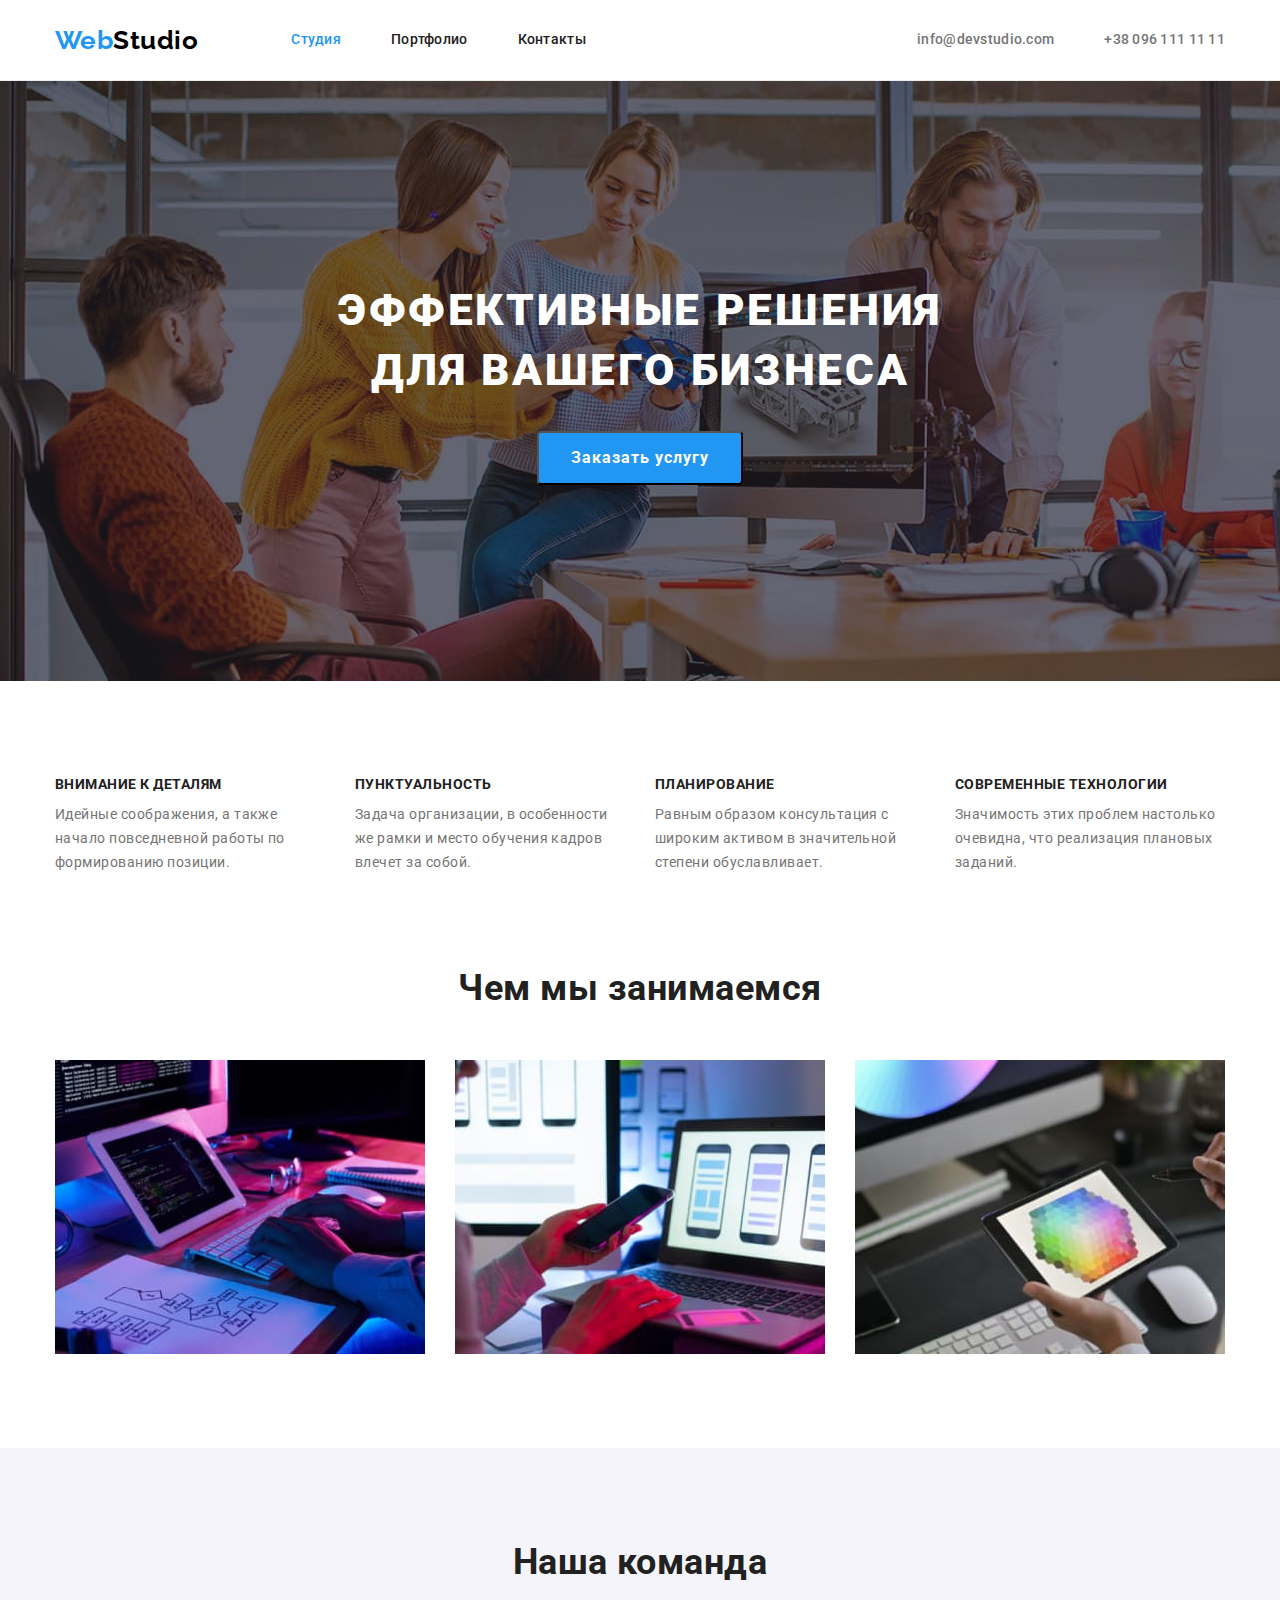
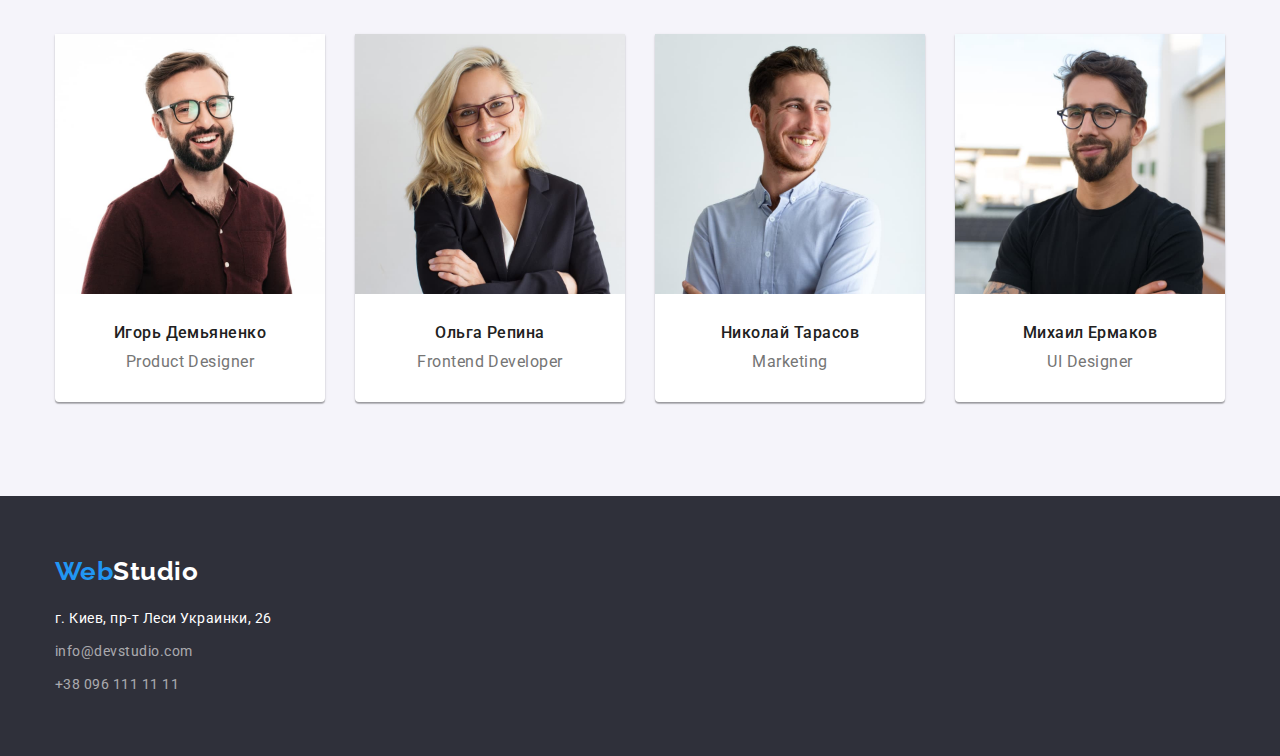
==== index.html @ 845bd289 "hero image-background" ====
<!DOCTYPE html>
<html lang="ru">
  <head>
    <meta charset="UTF-8" />
    <meta http-equiv="X-UA-Compatible" content="IE=edge" />
    <meta name="viewport" content="width=device-width, initial-scale=1.0" />
    <title>WebStudio</title>
    <link rel="preconnect" href="https://fonts.gstatic.com" />
    <link
      href="https://fonts.googleapis.com/css2?family=Raleway:wght@700&family=Roboto:wght@400;500;700;900&display=swap"
      rel="stylesheet"
    />
    <link
      rel="stylesheet"
      href="https://cdnjs.cloudflare.com/ajax/libs/modern-normalize/1.0.0/modern-normalize.min.css"
    />
    <link rel="stylesheet" href="./css/styles.css" />
  </head>

  <body>
    <!--Шапка-->
    <header>
      <div class="container header">
        <nav class="navigation">
          <a href="" lang="en" class="logo link"><span class="logo-first-part">Web</span>Studio</a>
          <ul class="nav-menu link">
            <li class="nav-item">
              <a href="" class="nav-link current link">Студия</a>
            </li>
            <li class="nav-item">
              <a href="./portfolio.html" class="nav-link link">Портфолио</a>
            </li>
            <li class="nav-item">
              <a href="" class="nav-link link">Контакты</a>
            </li>
          </ul>
        </nav>
        <ul class="contact-list link">
          <li class="nav-item">
            <a href="mailto:info@devstudio.com" class="contact-link link">info@devstudio.com</a>
          </li>
          <li class="nav-item">
            <a href="tel:+380961111111" class="contact-link link">+38 096 111 11 11</a>
          </li>
        </ul>
      </div>
    </header>

    <main>
      <!--Секция для заказа услуг-->
      <section class="hero-section">
        <div class="hero-image">
          <h1 class="main-title">
            Эффективные решения<br />
            для вашего бизнеса
          </h1>
          <button type="button" class="oder-button">Заказать услугу</button>
        </div>        
      </section>
      <!--Особенности оказания услуг-->
      <section class="section">
        <div class="container"> 
          <h2 class="section-title hidden">Особенности оказания услуг</h2>
          <ul class="features">
            <li class="feature-item">
              <h3 class="features-title">Внимание к деталям</h3>
              <p class="features-discription">
                Идейные соображения, а также начало повседневной работы по формированию позиции.
              </p>
            </li>
            <li class="feature-item">
              <h3 class="features-title">Пунктуальность</h3>
              <p class="features-discription">
                Задача организации, в особенности же рамки и место обучения кадров влечет за собой.
              </p>
            </li>
            <li class="feature-item">
              <h3 class="features-title">Планирование</h3>
              <p class="features-discription">
                Равным образом консультация с широким активом в значительной степени обуславливает.
              </p>
            </li>
            <li class="feature-item">
              <h3 class="features-title">Современные технологии</h3>
              <p class="features-discription">
                Значимость этих проблем настолько очевидна, что реализация плановых заданий.
              </p>
            </li>
          </ul>
        </div>
      </section>
      <!--Перечень услуг-->
      <section class="section no-padding-top">
        <div class="container">
          <h2 class="section-title">Чем мы занимаемся</h2>
          <ul class="images">
            <li>
              <img src="./images/box_1.jpg" alt="Человек работает на компьютере" width="370" />
            </li>
            <li>
              <img
                src="./images/img.jpg"
                alt="Человек синхронизирует смартфон с ноутбуком"
                width="370"
              />
            </li>
            <li>
              <img src="./images/box_3.jpg" alt="Человек выберает палитру на планшете" width="370" />
            </li>
          </ul>
        </div>  
      </section>
      <!--Сотрудники-->
      <section class="section employees">
        <div class="container">
          <h2 class="section-title">Наша команда</h2>
          <ul class="cards">
            <li class="employee-card">
              <img src="./images/img_(4).jpg" alt="Дизайнер компании" width="270" />
              <div class="employee-card-caption">
                <h3 class="employee-title">Игорь Демьяненко</h3>
                <p  class="employee-text" lang="en">Product Designer</p>
              </div>  
            </li>
            <li class="employee-card">
              <img src="./images/img_(1)(1).jpg" alt="Frontend разработчик компании" width="270" />
              <div class="employee-card-caption">
                <h3 class="employee-title">Ольга Репина</h3>
                <p  class="employee-text" lang="en">Frontend Developer</p>
              </div>  
            </li>
            <li class="employee-card">
              <img src="./images/img_(2)(1).jpg" alt="Маркетолог компании" width="270" />
              <div class="employee-card-caption">
                <h3 class="employee-title">Николай Тарасов</h3>
                <p  class="employee-text" lang="en">Marketing</p>
              </div>
            </li>
            <li class="employee-card">
              <img src="./images/img_(3)(1).jpg" alt="Дизайнер компании" width="270" />
              <div class="employee-card-caption">
                <h3 class="employee-title">Михаил Ермаков</h3>
                <p  class="employee-text" lang="en">UI Designer</p>
              </div>
            </li>
          </ul>
        </div>  
      </section>
    </main>
    <!--Подвал-->
    <footer>
      <div class="container">
        <a href="" lang="en" class="logo logo-footer link"
          ><span class="logo-first-part">Web</span>Studio</a
        >
        <address class="webstudio-address">
          г. Киев, пр-т Леси Украинки, 26
          <ul class="address-item">
            <li>
              <a href="mailto:info@devstudio.com" class="footer-contacts link">info@devstudio.com</a>
            </li>
            <li class="address-item">
              <a href="tel:+380961111111" class="footer-contacts link">+38 096 111 11 11</a>
            </li>
          </ul>
        </address>
      </div>
    </footer>
  </body>
</html>
---- css/styles.css ----
/*основной цвет текста #757575*/
/*цвет заголовков #212121*/
/*белый #FFFFFF*/
/*акцент #2196F3*/
/*основной цвет фона #FFFFFF*/
/*вторичный цвет фона #F5F4FA*/
/*фон героя и футера #2F303A*/
/*цвет части логотипа #000000*/
/*цвет телефона и мейла в футере rgba(255, 255, 255, 0,6)*/
/*цвет рамки в хедере #ECECEC*/
:root {
  --primery-text-color: #757575;
  --title-color: #212121;
  --white-color: #ffffff;
  --accent: #2196f3;
  --main-background-color: #ffffff;
  --secondary-background-color: #f5f4fa;
  --hero-footer-background: #2f303a;
  --second-part-of-logo: #000000;
  --phone-mail-in-footer: rgba(255, 255, 255, 0.6);
  --header-border: #ECECEC;
  --cards-border: #EEEEEE;
}

body {
  background-color: var(--main-background-color);
  color: var(--primery-text-color);
  font-family: Roboto, sans-serif;
  letter-spacing: 0.03em;
}

/*Утилиты*/
ul, p {
  list-style: none;
  margin: 0;
  padding: 0;
}

.link {
  text-decoration: none;
}

h1,
h2,
h3,
h4 {
  margin: 0;
}

img {
  display: block;
}

/*Стилизация шапки*/
.container {
  width: 1200px;
  padding: 0 15px;
  margin-left: auto;
  margin-right: auto;
}

header {
  border-bottom-color: var(--header-border);
  border-bottom-style: solid;
  border-bottom-width: 1px;
}

.header,
.navigation,
.nav-menu,
.contact-list,
.features,
.images,
.cards,
.filtr-button-list,
.gallery-list {
  display: flex;
  align-items: center;
}

.logo {
  margin-right: 93px;

  color: var(--second-part-of-logo);
  font-family: Raleway, sans-serif;
  font-weight: 700;
  font-size: 26px;
  line-height: 1.19;
}

.logo-first-part {
  color: var(--accent);
}

.nav-menu a {
  color: var(--title-color);
  font-weight: 500;
  font-size: 14px;
  line-height: 1.14;
  letter-spacing: 0.02em;
}
.nav-item:not(:last-child) {
  margin-right: 50px;
}

.nav-menu .nav-link:hover,
.nav-menu .nav-link:focus {
  color: var(--accent);
}

.nav-menu .nav-link.current {
  color: var(--accent);
}

.nav-link,
.contact-link {
  display: block;
  padding: 32px 0;
}

.contact-list {
  margin-left: auto;
}

.contact-link {
  color: var(--primery-text-color);
  font-weight: 500;
  font-size: 14px;
  line-height: 1.14;
  letter-spacing: 0.02em;
}
.contact-link:hover,
.contact-link:focus {
  color: var(--accent);
}


/*Секция для заказа услуг*/
.hero-section {
  text-align: center;

  background-color: var(--hero-footer-background);
}

.main-title {
  margin: 0 auto 30px;

  color: var(--white-color);
  font-weight: 900;
  font-size: 44px;
  line-height: 1.36;
  text-align: center;
  letter-spacing: 0.06em;
  text-transform: uppercase;
}

.section {
  padding-top: 94px;
  padding-bottom: 94px;
}

.no-padding-top {
  padding-top: 0;
}

.oder-button {
  padding: 10px 32px;
  margin-left: auto;
  margin-right: auto;
  border-radius: 4px;

  color: var(--white-color);
  background-color: var(--accent);
  font-family: inherit;
  font-weight: 700;
  font-size: 16px;
  line-height: 1.87;
  text-align: center;
  letter-spacing: 0.06em;
  cursor: pointer;
}

.hero-image {
  padding: 200px 0;
  margin-left: auto;
  margin-right: auto;
  max-width: 1600px;
  height: 600px;
  background-image: linear-gradient(to right, 
    rgba(47, 48, 58, 0.4), 
    rgba(47, 48, 58, 0.4)), 
    url(../images/hero.jpg);
   
}

/*Особенности оказания услуг*/
.features {
  margin-top: -40px;
}
.feature-item {
  width: 270px;
}
.feature-item:not(:last-child) {
  margin-right: 30px;
}

.features-title {
  margin-bottom: 10px;

  color: var(--title-color);
  font-weight: 700;
  font-size: 14px;
  line-height: 1.14;
  text-transform: uppercase;
}

.features-discription {
  font-size: 14px;
  line-height: 1.71;
}

.section-title {
  margin-bottom: 50px;

  color: var(--title-color);
  font-weight: 700;
  font-size: 36px;
  line-height: 1.16;
  text-align: center;
}
/*Скрытый заголовок*/
.hidden {
  margin-bottom: 0;
  visibility: hidden;
}

/*Секция чем мы занимаемся*/
.images {
  justify-content: space-between;
}

/*Сотрудники*/
 
.employees {
  background-color: var(--secondary-background-color);
}

.employee-card:not(:last-child) {
  margin-right: 30px;
}

.employee-card-caption {
  padding-top: 30px;
  padding-bottom: 30px;
  text-align: center;
}

.employee-card {
  width: 270px;
  
  background-color: var(--white-color);
  font-size: 16px;
  line-height: 1.18;
  box-shadow: 0px 1px 3px rgba(0, 0, 0, 0.12), 0px 1px 1px rgba(0, 0, 0, 0.14), 0px 2px 1px rgba(0, 0, 0, 0.2);
  border-radius: 0px 0px 4px 4px;
}

.employee-title {
  margin-bottom: 10px;
  color: var(--title-color);
  font-weight: 500;
  font-size: 16px;
  line-height: 1.18;
}

footer {
  background-color: var(--hero-footer-background);
}

footer>.container {
  display: block;
  padding-top: 60px;
  padding-bottom: 60px;
  margin-right: auto;
}

.logo-footer {
  margin-right: 0;
  color: var(--white-color);
}

.webstudio-address {
  margin-top: 20px;
  color: var(--white-color);
  font-style: normal;
  font-size: 14px;
  line-height: 1.71;
}

.address-item {
  margin-top: 9px;
}

.footer-contacts {
  color: var(--phone-mail-in-footer);
}
.footer-contacts:hover,
.footer-contacts:focus {
  color: var(--accent);
}

/*==============Портфолио================*/

.filtr-button-list {
  justify-content: center;
  margin-top: -26px;
}

.filtr-button {
  padding: 6px 22px;

  color: var(--title-color);
  background-color: var(--secondary-background-color);
  font-family: inherit;
  font-weight: 500;
  font-size: 16px;
  line-height: 1.62;
  cursor: pointer;
  border: none;
  border-radius: 4px;
}

.filtr-button:hover,
.filtr-button:focus {
  color: var(--white-color);
  background-color: var(--accent);
}

.filtr-button-item:not(:last-child) {
  margin-right: 8px;
}

.gallery-list {
  flex-wrap: wrap;
  margin-top: 50px;
  margin-right: -30px;
  margin-bottom: -30px;
}

.gallery-item {
  width: 370px;
  margin-right: 30px;
  margin-bottom: 30px;
}

.gallery-title {
  margin-bottom: 4px;

  color: var(--title-color);
  font-weight: 700;
  font-size: 18px;
  line-height: 2;
  letter-spacing: 0.06em;
}

.item-discription {
  color: var(--primery-text-color);
  font-size: 16px;
  line-height: 1.87;
}

.cards-caption {
  padding-top: 20px;
  padding-bottom: 20px;
  padding-left: 24px;

  border-right: 1px solid;
  border-bottom: 1px solid;
  border-left: 1px solid;
  border-color: var(--cards-border);
}
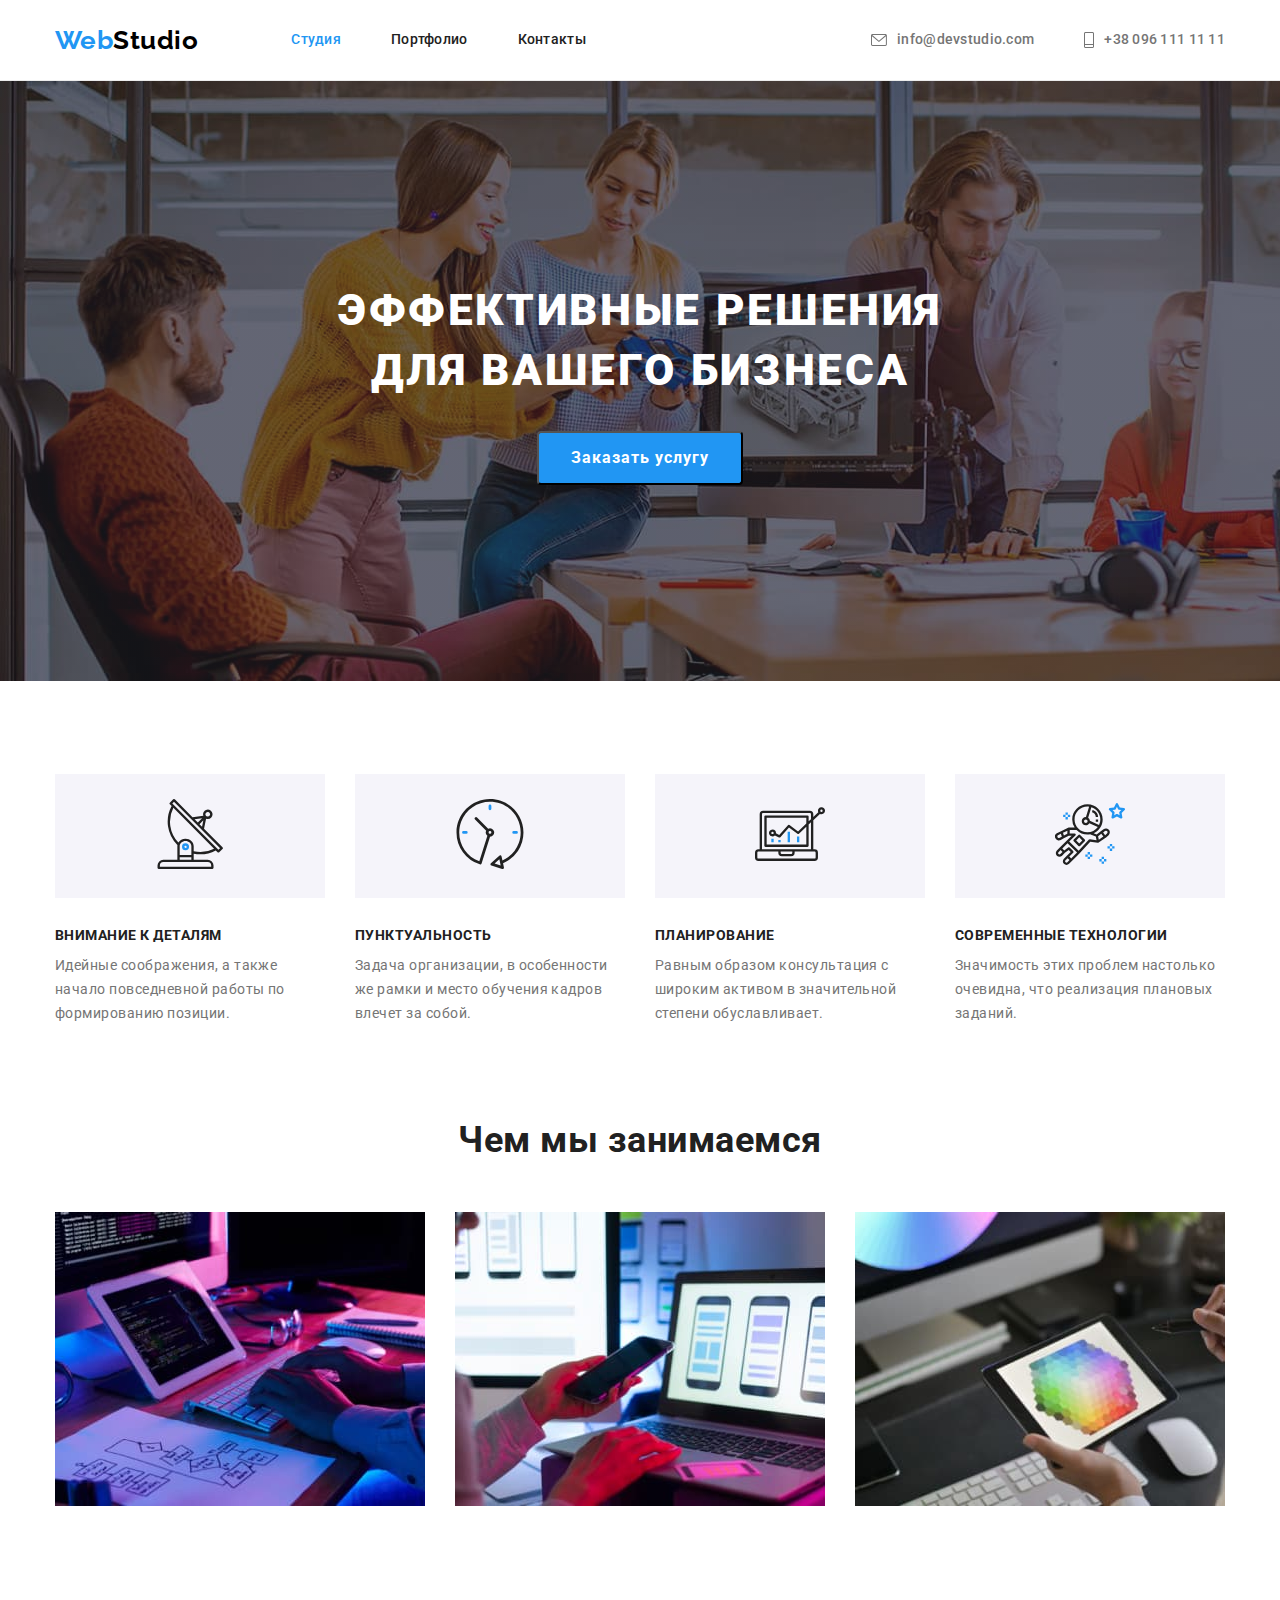
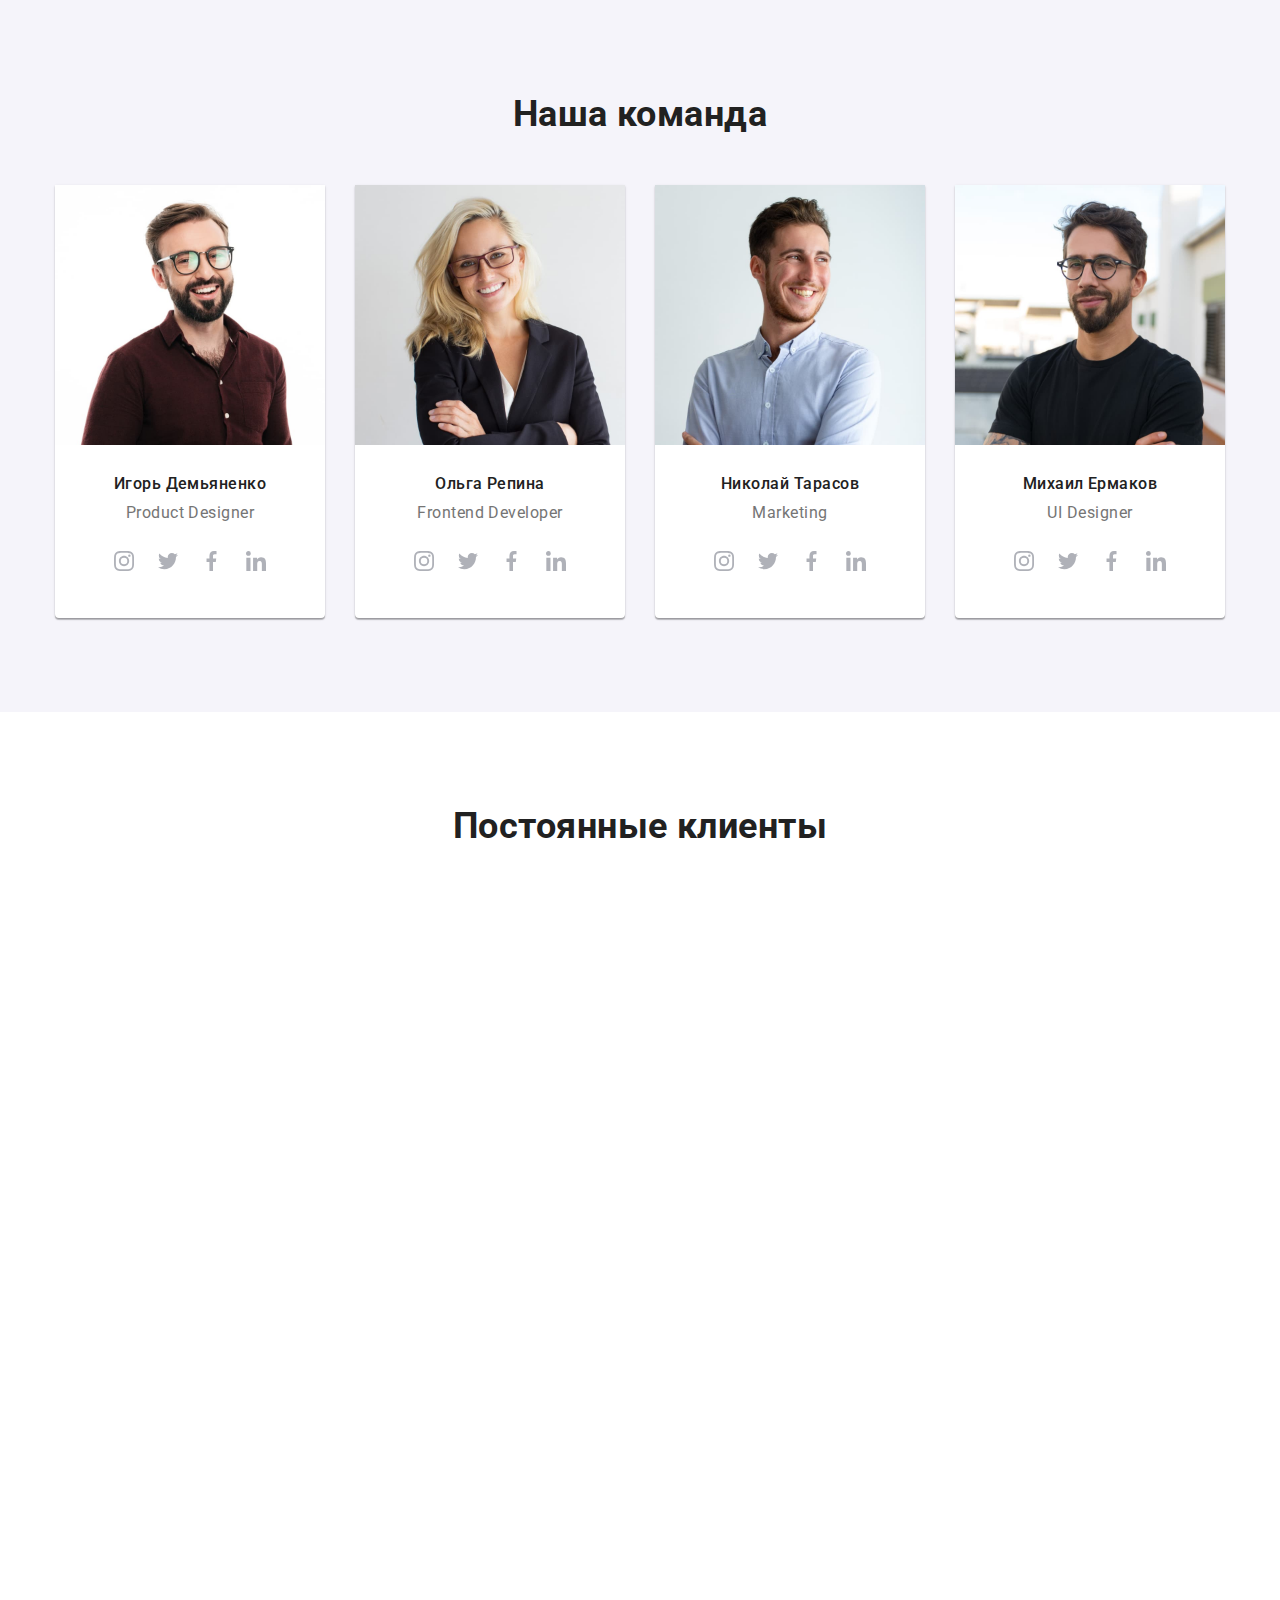
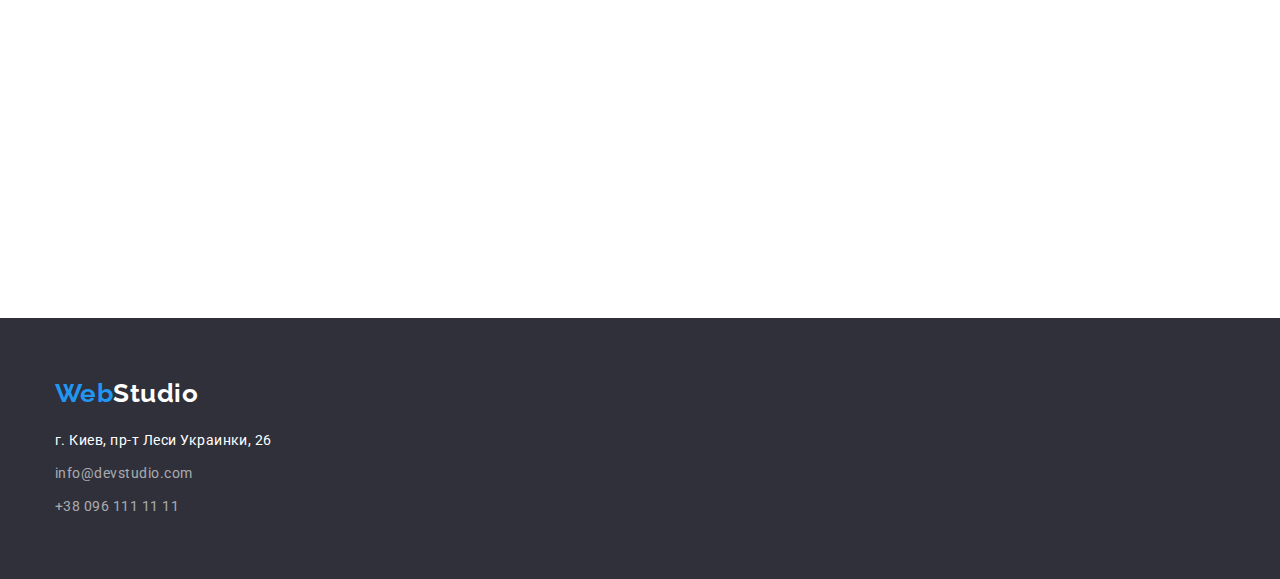
==== commit 80dedeeb: "SVG иконки" ====
--- a/index.html
+++ b/index.html
@@ -37,10 +37,20 @@
         </nav>
         <ul class="contact-list link">
           <li class="nav-item">
-            <a href="mailto:info@devstudio.com" class="contact-link link">info@devstudio.com</a>
+            <a href="mailto:info@devstudio.com" class="contact-link link">
+              <svg class="icon-envelope" width="16" height="12">
+                <use href="./images/icons.svg#icon-envelope"></use>
+              </svg>
+              info@devstudio.com
+            </a>
           </li>
           <li class="nav-item">
-            <a href="tel:+380961111111" class="contact-link link">+38 096 111 11 11</a>
+            <a href="tel:+380961111111" class="contact-link link">
+              <svg class="icon-phone" width="10" height="16">
+                <use href="./images/icons.svg#icon-phone"></use>
+              </svg>
+              +38 096 111 11 11
+            </a>
           </li>
         </ul>
       </div>
@@ -58,29 +68,49 @@
         </div>        
       </section>
       <!--Особенности оказания услуг-->
-      <section class="section">
+      <section class="section features-padding">
         <div class="container"> 
           <h2 class="section-title hidden">Особенности оказания услуг</h2>
           <ul class="features">
             <li class="feature-item">
+              <div class="icon-background">
+                <svg class="icon-antenna">
+                  <use href="./images/icons.svg#icon-antenna"></use>
+                </svg>
+              </div>
               <h3 class="features-title">Внимание к деталям</h3>
               <p class="features-discription">
                 Идейные соображения, а также начало повседневной работы по формированию позиции.
               </p>
             </li>
             <li class="feature-item">
+              <div class="icon-background">
+                <svg class="icon-clock">
+                  <use href="./images/icons.svg#icon-clock"></use>
+                </svg>
+              </div>
               <h3 class="features-title">Пунктуальность</h3>
               <p class="features-discription">
                 Задача организации, в особенности же рамки и место обучения кадров влечет за собой.
               </p>
             </li>
             <li class="feature-item">
+              <div class="icon-background">
+                <svg class="icon-diagram">
+                  <use href="./images/icons.svg#icon-diagram"></use>
+                </svg>
+              </div>
               <h3 class="features-title">Планирование</h3>
               <p class="features-discription">
                 Равным образом консультация с широким активом в значительной степени обуславливает.
               </p>
             </li>
             <li class="feature-item">
+              <div class="icon-background">
+                <svg class="icon-astronaut">
+                  <use href="./images/icons.svg#icon-astronaut"></use>
+                </svg>
+              </div>
               <h3 class="features-title">Современные технологии</h3>
               <p class="features-discription">
                 Значимость этих проблем настолько очевидна, что реализация плановых заданий.
@@ -120,14 +150,74 @@
               <div class="employee-card-caption">
                 <h3 class="employee-title">Игорь Демьяненко</h3>
                 <p  class="employee-text" lang="en">Product Designer</p>
-              </div>  
+              </div> 
+              <ul class="employee-social-links">
+                <li>
+                  <a class="social-link" href="https://www.instagram.com/">
+                    <svg class="social-icon">
+                      <use href="./images/icons.svg#icon-instagram"></use>
+                    </svg>
+                  </a>
+                </li>
+                <li>
+                  <a class="social-link" href="">
+                    <svg class="social-icon">
+                      <use href="./images/icons.svg#icon-twitter"></use>
+                    </svg>
+                  </a>
+                </li>
+                <li>
+                  <a class="social-link" href="">
+                    <svg class="social-icon">
+                      <use href="./images/icons.svg#icon-facebook"></use>
+                    </svg>
+                  </a>
+                </li>
+                <li>
+                  <a class="social-link" href="">
+                    <svg class="social-icon">
+                      <use href="./images/icons.svg#icon-linkedin"></use>
+                    </svg>
+                  </a>
+                </li>
+              </ul>              
             </li>
             <li class="employee-card">
               <img src="./images/img_(1)(1).jpg" alt="Frontend разработчик компании" width="270" />
               <div class="employee-card-caption">
                 <h3 class="employee-title">Ольга Репина</h3>
                 <p  class="employee-text" lang="en">Frontend Developer</p>
-              </div>  
+              </div>
+              <ul class="employee-social-links">
+                <li>
+                  <a class="social-link" href="https://www.instagram.com/">
+                    <svg class="social-icon">
+                      <use href="./images/icons.svg#icon-instagram"></use>
+                    </svg>
+                  </a>
+                </li>
+                <li>
+                  <a class="social-link" href="">
+                    <svg class="social-icon">
+                      <use href="./images/icons.svg#icon-twitter"></use>
+                    </svg>
+                  </a>
+                </li>
+                <li>
+                  <a class="social-link" href="">
+                    <svg class="social-icon">
+                      <use href="./images/icons.svg#icon-facebook"></use>
+                    </svg>
+                  </a>
+                </li>
+                <li>
+                  <a class="social-link" href="">
+                    <svg class="social-icon">
+                      <use href="./images/icons.svg#icon-linkedin"></use>
+                    </svg>
+                  </a>
+                </li>
+              </ul>  
             </li>
             <li class="employee-card">
               <img src="./images/img_(2)(1).jpg" alt="Маркетолог компании" width="270" />
@@ -135,6 +225,36 @@
                 <h3 class="employee-title">Николай Тарасов</h3>
                 <p  class="employee-text" lang="en">Marketing</p>
               </div>
+              <ul class="employee-social-links">
+                <li>
+                  <a class="social-link" href="https://www.instagram.com/">
+                    <svg class="social-icon">
+                      <use href="./images/icons.svg#icon-instagram"></use>
+                    </svg>
+                  </a>
+                </li>
+                <li>
+                  <a class="social-link" href="">
+                    <svg class="social-icon">
+                      <use href="./images/icons.svg#icon-twitter"></use>
+                    </svg>
+                  </a>
+                </li>
+                <li>
+                  <a class="social-link" href="">
+                    <svg class="social-icon">
+                      <use href="./images/icons.svg#icon-facebook"></use>
+                    </svg>
+                  </a>
+                </li>
+                <li>
+                  <a class="social-link" href="">
+                    <svg class="social-icon">
+                      <use href="./images/icons.svg#icon-linkedin"></use>
+                    </svg>
+                  </a>
+                </li>
+              </ul>
             </li>
             <li class="employee-card">
               <img src="./images/img_(3)(1).jpg" alt="Дизайнер компании" width="270" />
@@ -142,9 +262,88 @@
                 <h3 class="employee-title">Михаил Ермаков</h3>
                 <p  class="employee-text" lang="en">UI Designer</p>
               </div>
+              <ul class="employee-social-links">
+                <li>
+                  <a class="social-link" href="https://www.instagram.com/">
+                    <svg class="social-icon">
+                      <use href="./images/icons.svg#icon-instagram"></use>
+                    </svg>
+                  </a>
+                </li>
+                <li>
+                  <a class="social-link" href="">
+                    <svg class="social-icon">
+                      <use href="./images/icons.svg#icon-twitter"></use>
+                    </svg>
+                  </a>
+                </li>
+                <li>
+                  <a class="social-link" href="">
+                    <svg class="social-icon">
+                      <use href="./images/icons.svg#icon-facebook"></use>
+                    </svg>
+                  </a>
+                </li>
+                <li>
+                  <a class="social-link" href="">
+                    <svg class="social-icon">
+                      <use href="./images/icons.svg#icon-linkedin"></use>
+                    </svg>
+                  </a>
+                </li>
+              </ul>
             </li>
           </ul>
         </div>  
+      </section>
+      <section class="section">
+        <div class="container">
+          <h2 class="section-title">Постоянные клиенты</h2>
+          <ul>
+            <li>
+              <a href="">
+                <svg>
+                  <use></use>
+                </svg>
+              </a>
+            </li>
+            <li>
+              <a href="">
+                <svg>
+                  <use></use>
+                </svg>
+              </a>
+            </li>
+            <li>
+              <a href="">
+                <svg>
+                  <use></use>
+                </svg>
+              </a>
+            </li>
+            <li>
+              <a href="">
+                <svg>
+                  <use></use>
+                </svg>
+              </a>
+            </li>
+            <li>
+              <a href="">
+                <svg>
+                  <use></use>
+                </svg>
+              </a>
+            </li>
+            <li>
+              <a href="">
+                <svg>
+                  <use></use>
+                </svg>
+              </a>
+            </li>
+          </ul>
+        </div>
       </section>
     </main>
     <!--Подвал-->
--- a/css/styles.css
+++ b/css/styles.css
@@ -8,6 +8,7 @@
 /*цвет части логотипа #000000*/
 /*цвет телефона и мейла в футере rgba(255, 255, 255, 0,6)*/
 /*цвет рамки в хедере #ECECEC*/
+/*цвет ссылок на соцсети #AFB1B8*/
 :root {
   --primery-text-color: #757575;
   --title-color: #212121;
@@ -20,6 +21,7 @@
   --phone-mail-in-footer: rgba(255, 255, 255, 0.6);
   --header-border: #ECECEC;
   --cards-border: #EEEEEE;
+  --social-links-color: #AFB1B8;
 }
 
 body {
@@ -112,10 +114,15 @@
   color: var(--accent);
 }
 
-.nav-link,
-.contact-link {
+.nav-link {
   display: block;
   padding: 32px 0;
+}
+
+.contact-link {
+  display: flex;
+  padding: 32px 0;
+  align-items: center;
 }
 
 .contact-list {
@@ -133,7 +140,12 @@
 .contact-link:focus {
   color: var(--accent);
 }
-
+ 
+.icon-envelope,
+.icon-phone {
+  margin-right: 10px;
+  fill: currentColor;
+}
 
 /*Секция для заказа услуг*/
 .hero-section {
@@ -194,6 +206,9 @@
 }
 
 /*Особенности оказания услуг*/
+.features-padding {
+  padding-top: 91px;
+}
 .features {
   margin-top: -40px;
 }
@@ -205,6 +220,7 @@
 }
 
 .features-title {
+  margin-top: 30px;
   margin-bottom: 10px;
 
   color: var(--title-color);
@@ -234,6 +250,19 @@
   visibility: hidden;
 }
 
+.icon-antenna,
+.icon-clock,
+.icon-diagram,
+.icon-astronaut {
+  width: 70px;
+  height: 70px;
+}
+
+.icon-background {
+  padding: 25px 100px;
+  background-color: var(--secondary-background-color);
+}
+
 /*Секция чем мы занимаемся*/
 .images {
   justify-content: space-between;
@@ -251,7 +280,7 @@
 
 .employee-card-caption {
   padding-top: 30px;
-  padding-bottom: 30px;
+  padding-bottom: 16px;
   text-align: center;
 }
 
@@ -273,6 +302,35 @@
   line-height: 1.18;
 }
 
+.employee-social-links {
+  display: flex;
+  justify-content: center;
+  padding-bottom: 30px;
+}
+
+.social-icon {
+  width: 20px;
+  height: 20px;
+  fill: currentColor;
+}
+
+.social-link {
+  display: block;
+  padding: 12px;
+  color: var(--social-links-color);
+}
+
+.social-link:hover,
+.social-link:focus {
+  color: var(--white-color);
+  background-color: var(--accent);
+  border-radius: 50%;
+}
+
+.social-link:not(:last-child) {
+  margin-right: 10px;
+}
+
 footer {
   background-color: var(--hero-footer-background);
 }
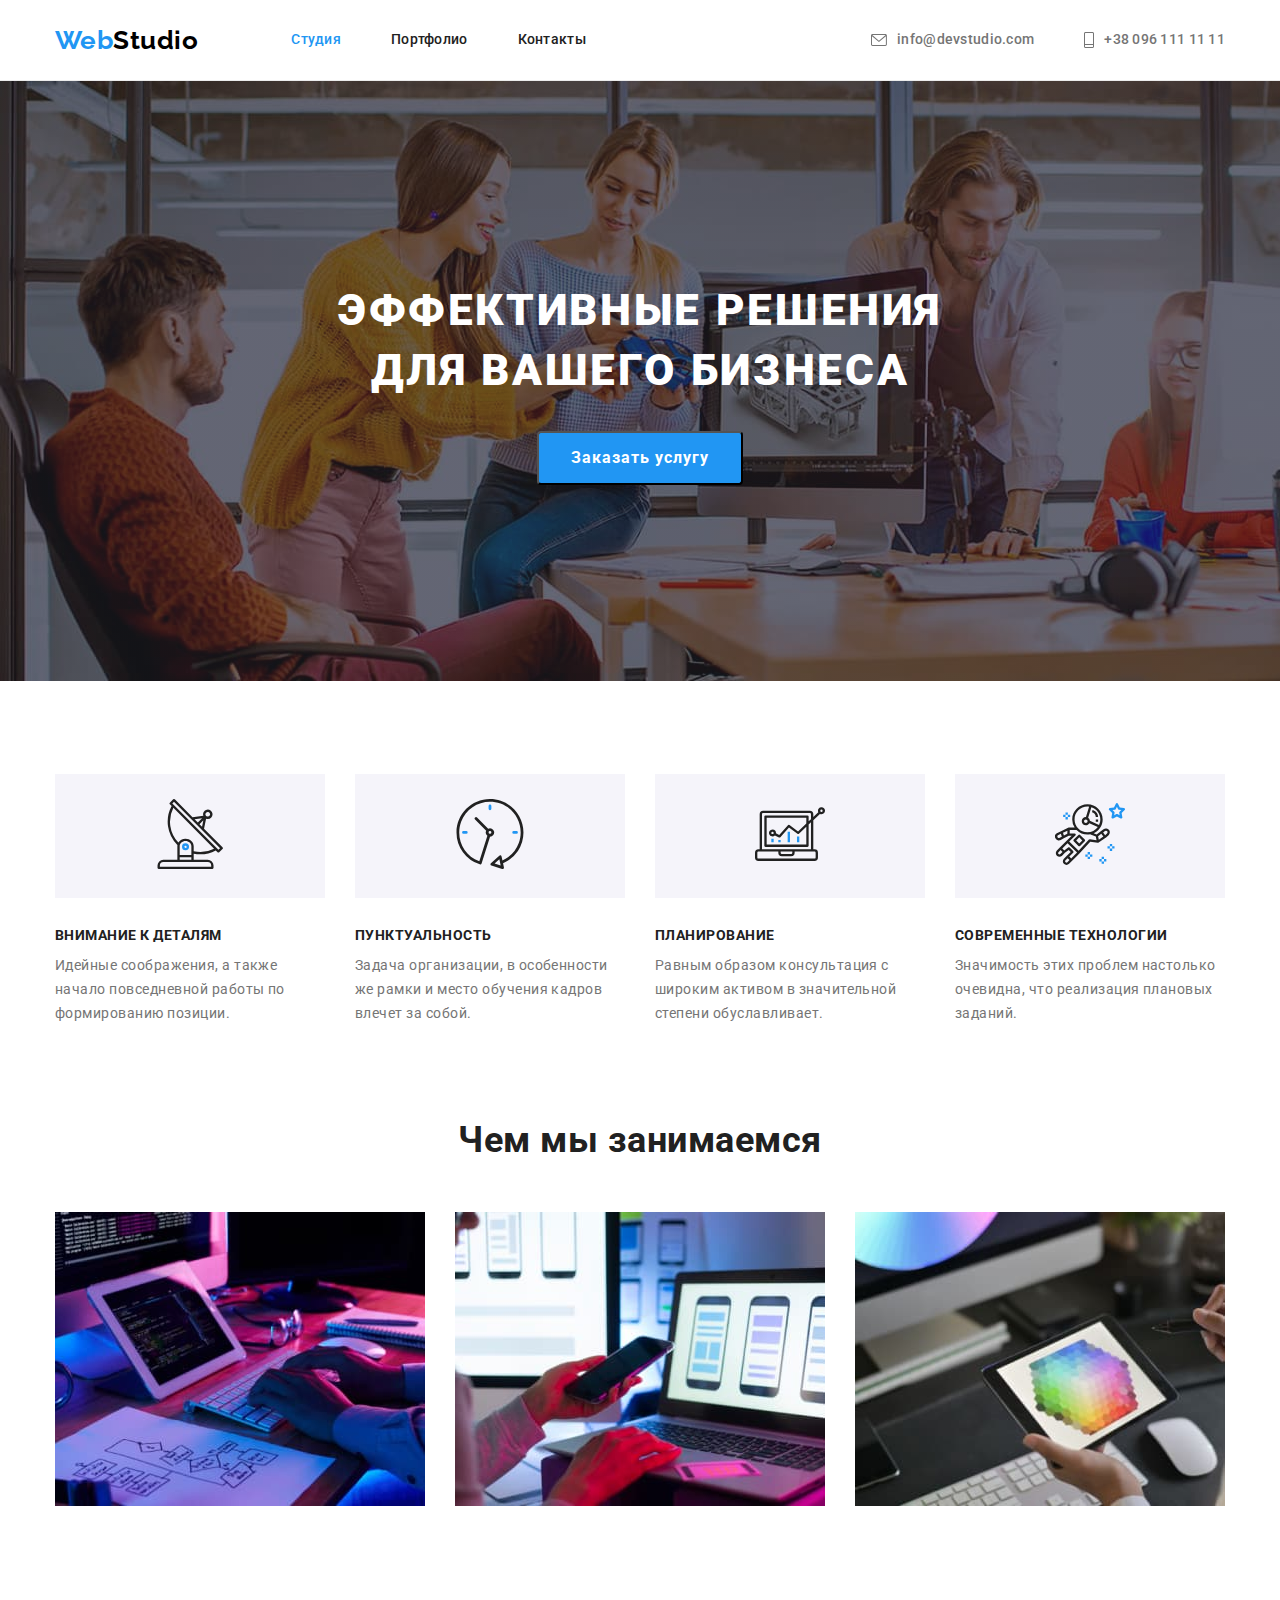
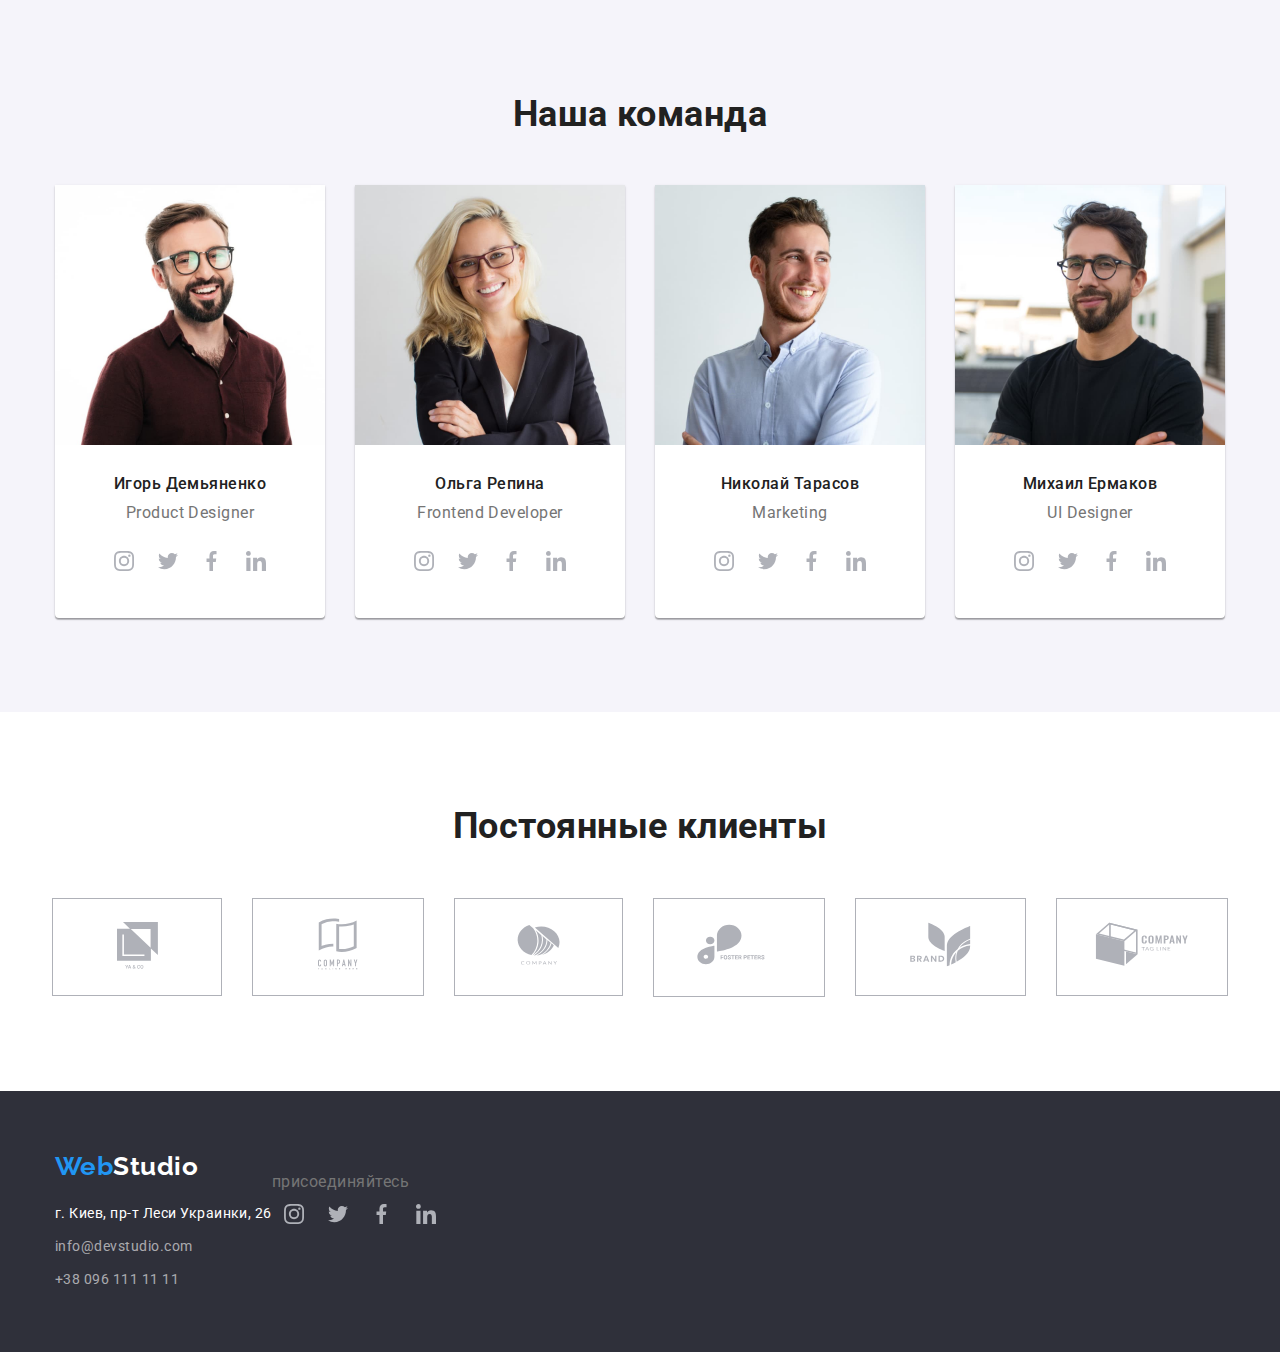
==== commit 66b4cbc0: "Добавила секцию постоянных клиентов" ====
--- a/index.html
+++ b/index.html
@@ -299,46 +299,46 @@
       <section class="section">
         <div class="container">
           <h2 class="section-title">Постоянные клиенты</h2>
-          <ul>
-            <li>
-              <a href="">
-                <svg>
-                  <use></use>
-                </svg>
-              </a>
-            </li>
-            <li>
-              <a href="">
-                <svg>
-                  <use></use>
-                </svg>
-              </a>
-            </li>
-            <li>
-              <a href="">
-                <svg>
-                  <use></use>
-                </svg>
-              </a>
-            </li>
-            <li>
-              <a href="">
-                <svg>
-                  <use></use>
-                </svg>
-              </a>
-            </li>
-            <li>
-              <a href="">
-                <svg>
-                  <use></use>
-                </svg>
-              </a>
-            </li>
-            <li>
-              <a href="">
-                <svg>
-                  <use></use>
+          <ul class="clients-list">
+            <li class="client-link-item">
+              <a class="client-link client1" href="">
+                <svg class="client-icon" width="41" height="47">
+                  <use href="./images/icons.svg#icon-client1"></use>
+                </svg>
+              </a>
+            </li>
+            <li class="client-link-item">
+              <a class="client-link client2" href="">
+                <svg class="client-icon" width="40" height="52">
+                  <use href="./images/icons.svg#icon-client2"></use>
+                </svg>
+              </a>
+            </li>
+            <li class="client-link-item">
+              <a class="client-link client3" href="">
+                <svg class="client-icon" width="43" height="41">
+                  <use href="./images/icons.svg#icon-client3"></use>
+                </svg>
+              </a>
+            </li>
+            <li class="client-link-item">
+              <a class="client-link client4" href="">
+                <svg class="client-icon" width="84" height="41">
+                  <use href="./images/icons.svg#icon-client4"></use>
+                </svg>
+              </a>
+            </li>
+            <li class="client-link-item">
+              <a class="client-link client5" href="">
+                <svg class="client-icon" width="63" height="45">
+                  <use href="./images/icons.svg#icon-client5"></use>
+                </svg>
+              </a>
+            </li>
+            <li class="client-link-item">
+              <a class="client-link client6" href="">
+                <svg class="client-icon" width="94" height="44">
+                  <use href="./images/icons.svg#icon-client6"></use>
                 </svg>
               </a>
             </li>
@@ -348,21 +348,56 @@
     </main>
     <!--Подвал-->
     <footer>
-      <div class="container">
-        <a href="" lang="en" class="logo logo-footer link"
-          ><span class="logo-first-part">Web</span>Studio</a
-        >
-        <address class="webstudio-address">
-          г. Киев, пр-т Леси Украинки, 26
-          <ul class="address-item">
-            <li>
-              <a href="mailto:info@devstudio.com" class="footer-contacts link">info@devstudio.com</a>
-            </li>
-            <li class="address-item">
-              <a href="tel:+380961111111" class="footer-contacts link">+38 096 111 11 11</a>
-            </li>
-          </ul>
-        </address>
+      <div class="container footer">
+        <div>
+          <a href="" lang="en" class="logo logo-footer link"
+            ><span class="logo-first-part">Web</span>Studio</a
+          >
+          <address class="webstudio-address">
+            г. Киев, пр-т Леси Украинки, 26
+            <ul class="address-item">
+              <li>
+                <a href="mailto:info@devstudio.com" class="footer-contacts link">info@devstudio.com</a>
+              </li>
+              <li class="address-item">
+                <a href="tel:+380961111111" class="footer-contacts link">+38 096 111 11 11</a>
+              </li>
+            </ul>
+          </address>
+        </div>
+        <div>
+          <p>присоединяйтесь</p>
+          <ul class="employee-social-links">
+            <li>
+              <a class="social-link" href="https://www.instagram.com/">
+                <svg class="social-icon">
+                  <use href="./images/icons.svg#icon-instagram"></use>
+                </svg>
+              </a>
+            </li>
+            <li>
+              <a class="social-link" href="">
+                <svg class="social-icon">
+                  <use href="./images/icons.svg#icon-twitter"></use>
+                </svg>
+              </a>
+            </li>
+            <li>
+              <a class="social-link" href="">
+                <svg class="social-icon">
+                  <use href="./images/icons.svg#icon-facebook"></use>
+                </svg>
+              </a>
+            </li>
+            <li>
+              <a class="social-link" href="">
+                <svg class="social-icon">
+                  <use href="./images/icons.svg#icon-linkedin"></use>
+                </svg>
+              </a>
+            </li>
+          <ul>
+        </div>
       </div>
     </footer>
   </body>
--- a/css/styles.css
+++ b/css/styles.css
@@ -75,7 +75,8 @@
 .images,
 .cards,
 .filtr-button-list,
-.gallery-list {
+.gallery-list,
+.footer {
   display: flex;
   align-items: center;
 }
@@ -331,12 +332,59 @@
   margin-right: 10px;
 }
 
+.clients-list {
+  display: flex;
+  justify-content: center;
+}
+
+.client-link {
+  display: block;
+ 
+  color: var(--social-links-color);
+  border: 1px solid var(--social-links-color);
+}
+
+.client-link:hover,
+.client-link:focus {
+  color: var(--accent);
+  border: 1px solid var(--accent);
+}
+
+.client-link-item {
+   margin-right: 30px;
+}
+.client-link-item:last-child {
+  margin-right: 0;
+}
+
+.client1 {
+  padding: 23px 63px 22px 64px;
+}
+.client2 {
+  padding: 19px 65px 21px;
+}
+.client3 {
+  padding: 25px 62px 26px;
+}
+.client4 {
+  padding: 25px 43px 27px;
+}
+.client5 {
+  padding: 23px 53px 24px;
+}
+.client6 {
+  padding: 23px 38px 25px;
+}
+
+.client-icon {
+  fill: currentColor;
+}
+
 footer {
   background-color: var(--hero-footer-background);
 }
 
 footer>.container {
-  display: block;
   padding-top: 60px;
   padding-bottom: 60px;
   margin-right: auto;
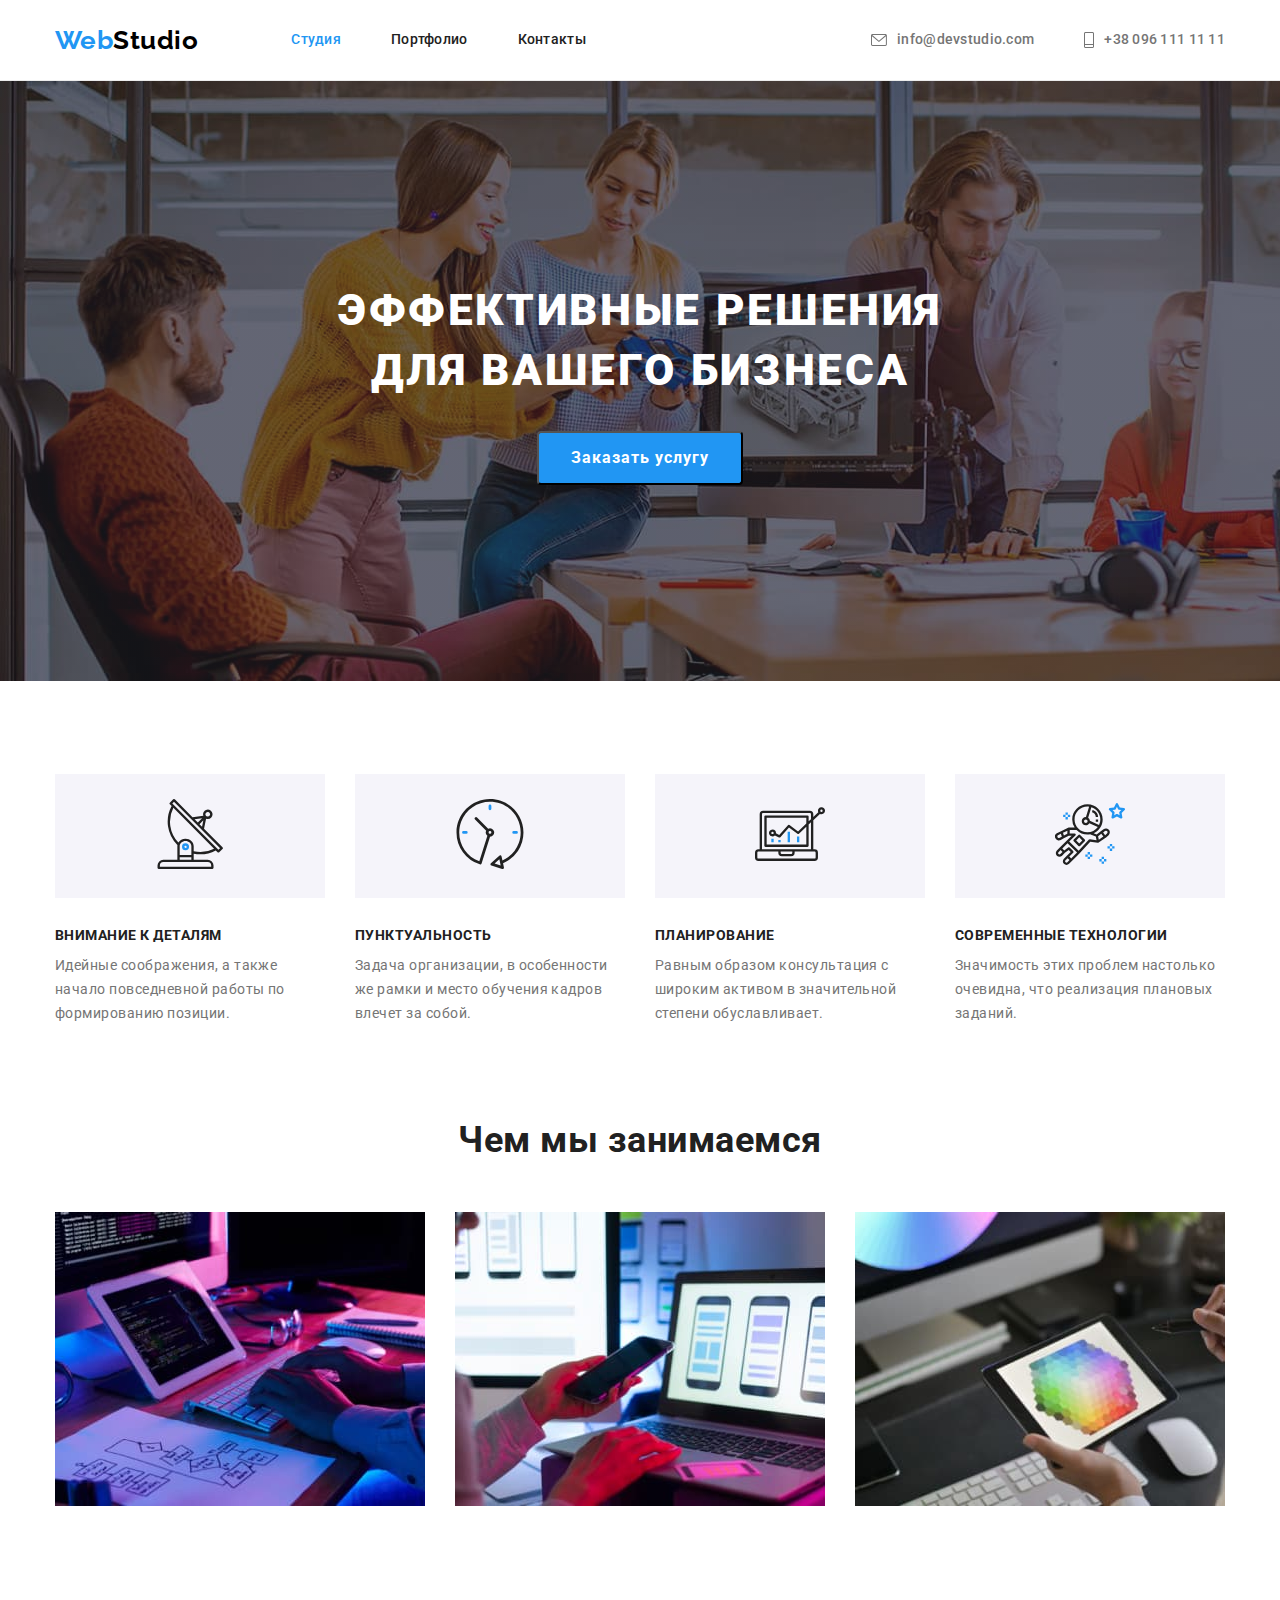
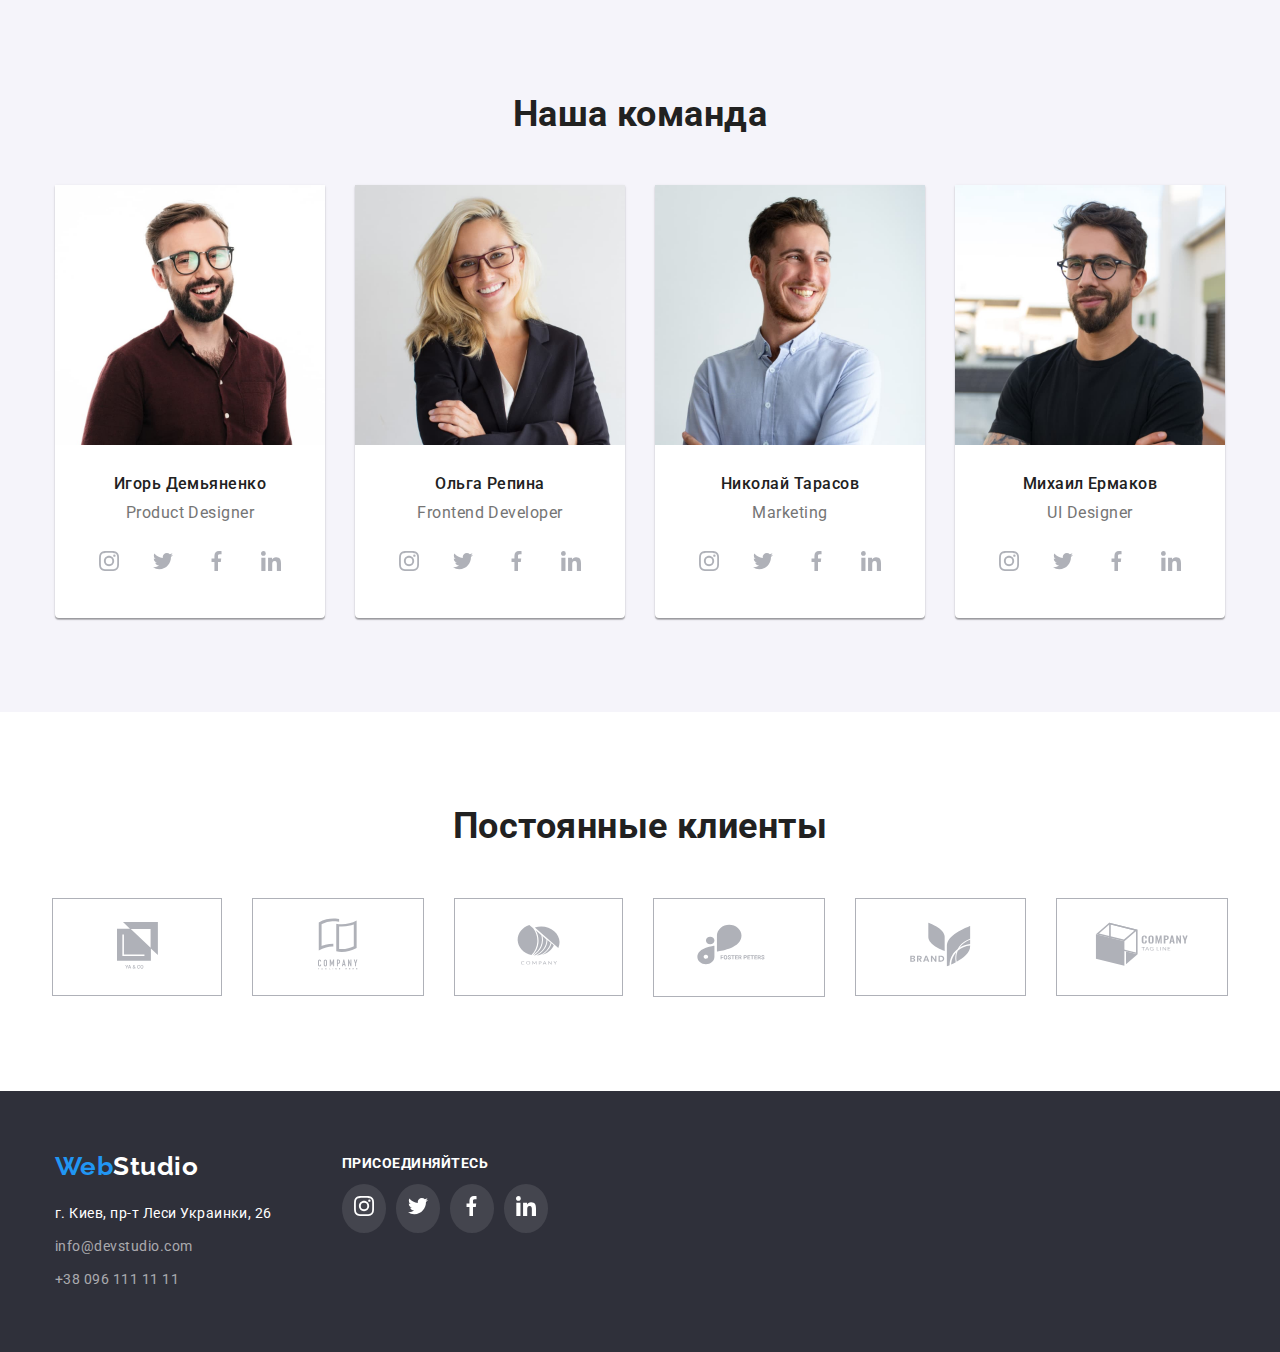
==== commit c6a9a20d: "ДЗ №4" ====
--- a/index.html
+++ b/index.html
@@ -152,28 +152,28 @@
                 <p  class="employee-text" lang="en">Product Designer</p>
               </div> 
               <ul class="employee-social-links">
-                <li>
+                <li class="social-link-item">
                   <a class="social-link" href="https://www.instagram.com/">
                     <svg class="social-icon">
                       <use href="./images/icons.svg#icon-instagram"></use>
                     </svg>
                   </a>
                 </li>
-                <li>
+                <li class="social-link-item">
                   <a class="social-link" href="">
                     <svg class="social-icon">
                       <use href="./images/icons.svg#icon-twitter"></use>
                     </svg>
                   </a>
                 </li>
-                <li>
+                <li class="social-link-item">
                   <a class="social-link" href="">
                     <svg class="social-icon">
                       <use href="./images/icons.svg#icon-facebook"></use>
                     </svg>
                   </a>
                 </li>
-                <li>
+                <li class="social-link-item">
                   <a class="social-link" href="">
                     <svg class="social-icon">
                       <use href="./images/icons.svg#icon-linkedin"></use>
@@ -189,28 +189,28 @@
                 <p  class="employee-text" lang="en">Frontend Developer</p>
               </div>
               <ul class="employee-social-links">
-                <li>
+                <li class="social-link-item">
                   <a class="social-link" href="https://www.instagram.com/">
                     <svg class="social-icon">
                       <use href="./images/icons.svg#icon-instagram"></use>
                     </svg>
                   </a>
                 </li>
-                <li>
+                <li class="social-link-item">
                   <a class="social-link" href="">
                     <svg class="social-icon">
                       <use href="./images/icons.svg#icon-twitter"></use>
                     </svg>
                   </a>
                 </li>
-                <li>
+                <li class="social-link-item">
                   <a class="social-link" href="">
                     <svg class="social-icon">
                       <use href="./images/icons.svg#icon-facebook"></use>
                     </svg>
                   </a>
                 </li>
-                <li>
+                <li class="social-link-item">
                   <a class="social-link" href="">
                     <svg class="social-icon">
                       <use href="./images/icons.svg#icon-linkedin"></use>
@@ -226,28 +226,28 @@
                 <p  class="employee-text" lang="en">Marketing</p>
               </div>
               <ul class="employee-social-links">
-                <li>
+                <li class="social-link-item">
                   <a class="social-link" href="https://www.instagram.com/">
                     <svg class="social-icon">
                       <use href="./images/icons.svg#icon-instagram"></use>
                     </svg>
                   </a>
                 </li>
-                <li>
+                <li class="social-link-item">
                   <a class="social-link" href="">
                     <svg class="social-icon">
                       <use href="./images/icons.svg#icon-twitter"></use>
                     </svg>
                   </a>
                 </li>
-                <li>
+                <li class="social-link-item">
                   <a class="social-link" href="">
                     <svg class="social-icon">
                       <use href="./images/icons.svg#icon-facebook"></use>
                     </svg>
                   </a>
                 </li>
-                <li>
+                <li class="social-link-item">
                   <a class="social-link" href="">
                     <svg class="social-icon">
                       <use href="./images/icons.svg#icon-linkedin"></use>
@@ -263,28 +263,28 @@
                 <p  class="employee-text" lang="en">UI Designer</p>
               </div>
               <ul class="employee-social-links">
-                <li>
+                <li class="social-link-item">
                   <a class="social-link" href="https://www.instagram.com/">
                     <svg class="social-icon">
                       <use href="./images/icons.svg#icon-instagram"></use>
                     </svg>
                   </a>
                 </li>
-                <li>
+                <li class="social-link-item">
                   <a class="social-link" href="">
                     <svg class="social-icon">
                       <use href="./images/icons.svg#icon-twitter"></use>
                     </svg>
                   </a>
                 </li>
-                <li>
+                <li class="social-link-item">
                   <a class="social-link" href="">
                     <svg class="social-icon">
                       <use href="./images/icons.svg#icon-facebook"></use>
                     </svg>
                   </a>
                 </li>
-                <li>
+                <li class="social-link-item">
                   <a class="social-link" href="">
                     <svg class="social-icon">
                       <use href="./images/icons.svg#icon-linkedin"></use>
@@ -349,7 +349,7 @@
     <!--Подвал-->
     <footer>
       <div class="container footer">
-        <div>
+        <div class="logo-address-block">
           <a href="" lang="en" class="logo logo-footer link"
             ><span class="logo-first-part">Web</span>Studio</a
           >
@@ -366,37 +366,37 @@
           </address>
         </div>
         <div>
-          <p>присоединяйтесь</p>
-          <ul class="employee-social-links">
-            <li>
-              <a class="social-link" href="https://www.instagram.com/">
+          <p class="invitation">присоединяйтесь</p>
+          <ul class="footer-social-links">
+            <li class="footer-social-link-item">
+              <a class="footer-social-link" href="https://www.instagram.com/">
                 <svg class="social-icon">
                   <use href="./images/icons.svg#icon-instagram"></use>
                 </svg>
               </a>
             </li>
-            <li>
-              <a class="social-link" href="">
+            <li class="footer-social-link-item">
+              <a class="footer-social-link" href="">
                 <svg class="social-icon">
                   <use href="./images/icons.svg#icon-twitter"></use>
                 </svg>
               </a>
             </li>
-            <li>
-              <a class="social-link" href="">
+            <li class="footer-social-link-item">
+              <a class="footer-social-link" href="">
                 <svg class="social-icon">
                   <use href="./images/icons.svg#icon-facebook"></use>
                 </svg>
               </a>
             </li>
-            <li>
-              <a class="social-link" href="">
+            <li class="footer-social-link-item">
+              <a class="footer-social-link" href="">
                 <svg class="social-icon">
                   <use href="./images/icons.svg#icon-linkedin"></use>
                 </svg>
               </a>
             </li>
-          <ul>
+          </ul>
         </div>
       </div>
     </footer>
--- a/css/styles.css
+++ b/css/styles.css
@@ -22,6 +22,7 @@
   --header-border: #ECECEC;
   --cards-border: #EEEEEE;
   --social-links-color: #AFB1B8;
+  --footer-social-links-back: rgba(255, 255, 255, 0.1);
 }
 
 body {
@@ -291,7 +292,9 @@
   background-color: var(--white-color);
   font-size: 16px;
   line-height: 1.18;
-  box-shadow: 0px 1px 3px rgba(0, 0, 0, 0.12), 0px 1px 1px rgba(0, 0, 0, 0.14), 0px 2px 1px rgba(0, 0, 0, 0.2);
+  box-shadow: 0px 2px 1px 0px rgba(0, 0, 0, 0.2), 
+  0px 1px 1px 0px rgba(0, 0, 0, 0.14), 
+  0px 1px 3px 0px rgba(0, 0, 0, 0.12);  
   border-radius: 0px 0px 4px 4px;
 }
 
@@ -328,7 +331,7 @@
   border-radius: 50%;
 }
 
-.social-link:not(:last-child) {
+.social-link-item:not(:last-child) {
   margin-right: 10px;
 }
 
@@ -351,7 +354,7 @@
 }
 
 .client-link-item {
-   margin-right: 30px;
+  margin-right: 30px;
 }
 .client-link-item:last-child {
   margin-right: 0;
@@ -390,6 +393,10 @@
   margin-right: auto;
 }
 
+.footer {
+  align-items: flex-start;
+}
+
 .logo-footer {
   margin-right: 0;
   color: var(--white-color);
@@ -407,12 +414,47 @@
   margin-top: 9px;
 }
 
+.logo-address-block{
+  margin-right: 70px;
+}
 .footer-contacts {
   color: var(--phone-mail-in-footer);
 }
 .footer-contacts:hover,
 .footer-contacts:focus {
   color: var(--accent);
+}
+
+.invitation {
+margin-top: 12px;
+margin-bottom: 20px;
+color: var(--white-color);
+font-weight: bold;
+font-size: 14px;
+line-height: 1.14px;
+text-transform: uppercase;
+}
+
+.footer-social-links {
+  display: flex;
+}
+
+.footer-social-link {
+  display: block;
+  padding: 12px;
+  color: var(--white-color);
+  background-color: var(--footer-social-links-back);
+  border-radius: 50%;
+}
+
+.footer-social-link:hover,
+.footer-social-link:focus {
+  background-color: var(--accent);
+  border-radius: 50%;
+}
+
+.footer-social-link-item:not(:last-child) {
+  margin-right: 10px;
 }
 
 /*==============Портфолио================*/
@@ -440,6 +482,9 @@
 .filtr-button:focus {
   color: var(--white-color);
   background-color: var(--accent);
+  box-shadow: 0px 2px 2px 0px rgba(0, 0, 0, 0.12),
+  0px 1px 2px 0px rgba(0, 0, 0, 0.08),
+  0px 3px 1px 0px rgba(0, 0, 0, 0.1);
 }
 
 .filtr-button-item:not(:last-child) {
@@ -485,3 +530,10 @@
   border-left: 1px solid;
   border-color: var(--cards-border);
 }
+
+.gallery-item:hover,
+.gallery-item:focus {
+  box-shadow: 1px 4px 6px 0px rgba(0, 0, 0, 0.16),
+  0px 4px 4px 0px rgba(0, 0, 0, 0.06),
+  0px 1px 1px 0px rgba(0, 0, 0, 0.12);
+}
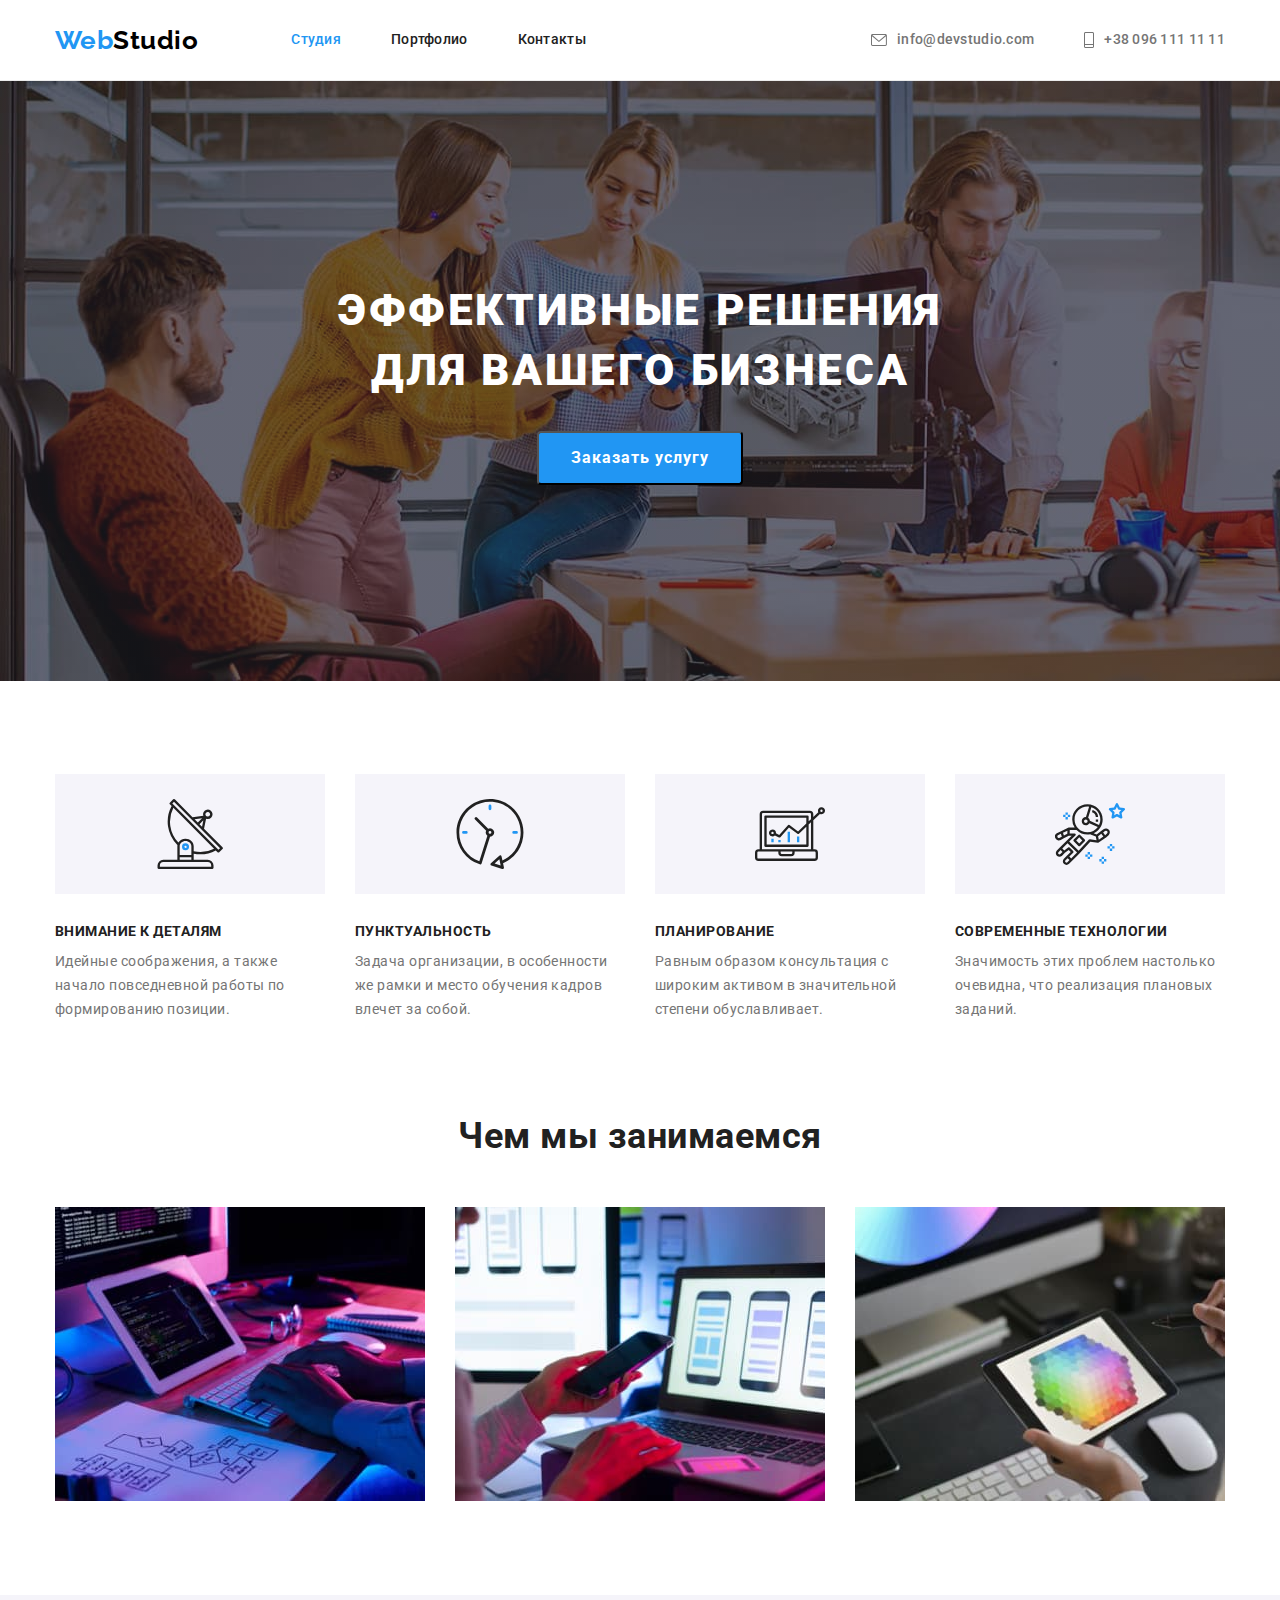
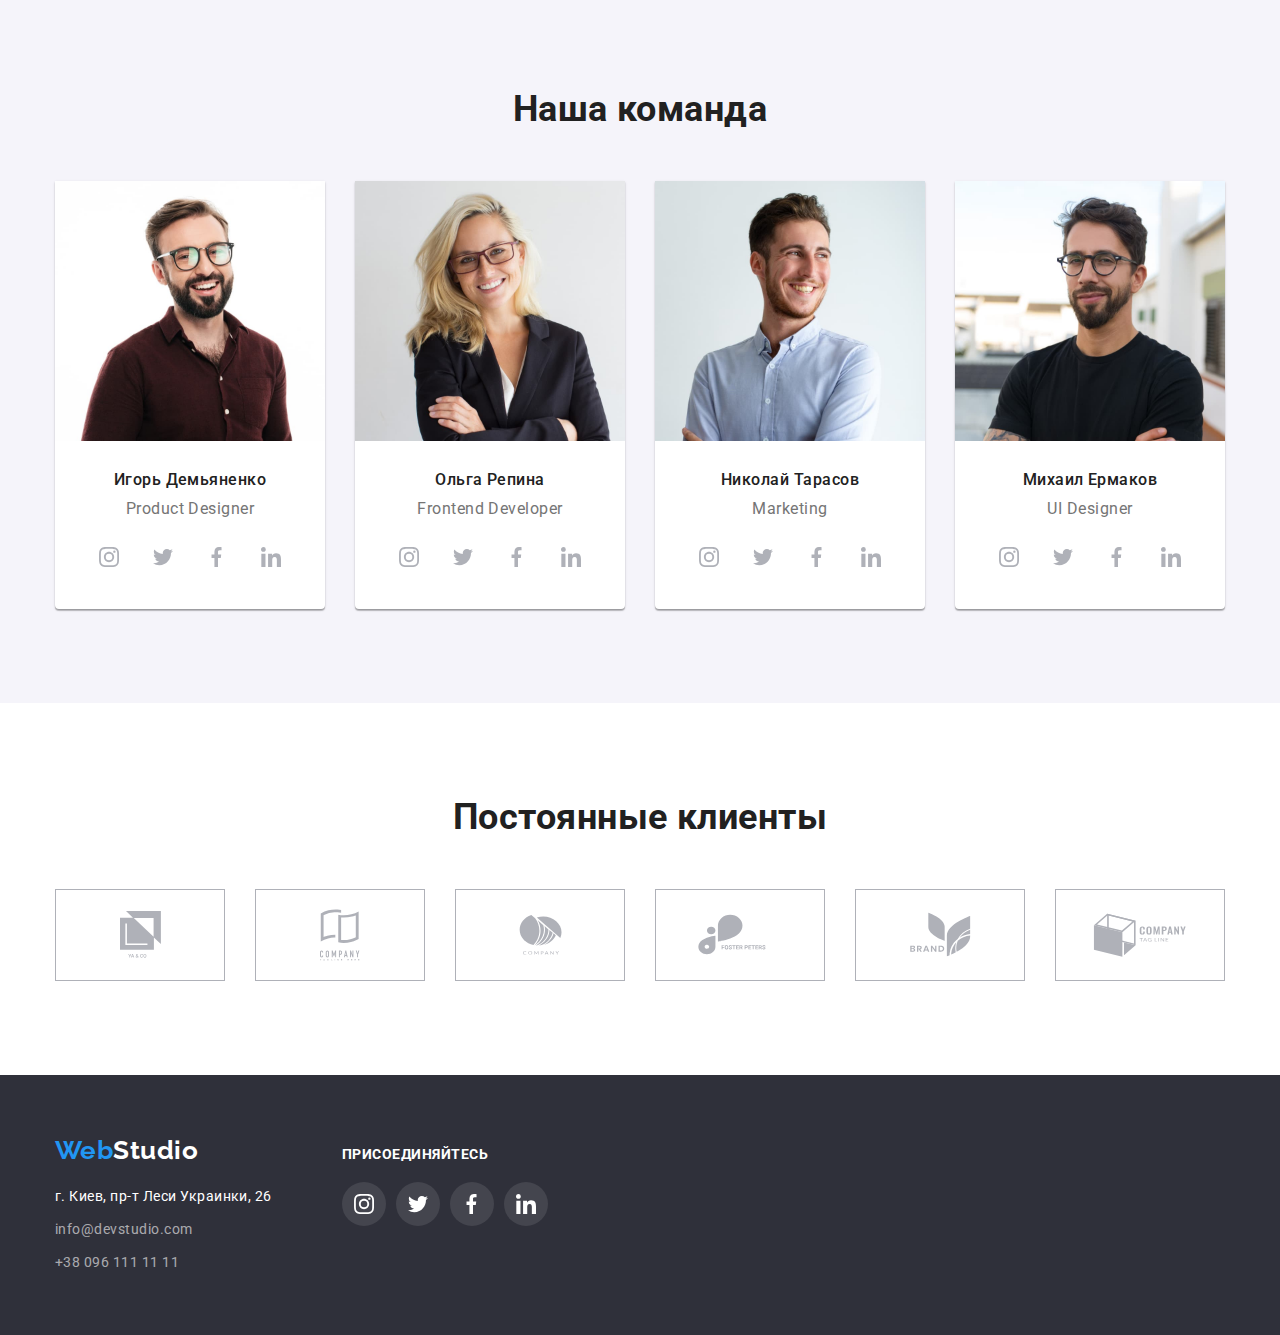
==== commit f140bf0c: "Відкореговане ДЗ №4" ====
--- a/index.html
+++ b/index.html
@@ -150,148 +150,148 @@
               <div class="employee-card-caption">
                 <h3 class="employee-title">Игорь Демьяненко</h3>
                 <p  class="employee-text" lang="en">Product Designer</p>
-              </div> 
-              <ul class="employee-social-links">
-                <li class="social-link-item">
-                  <a class="social-link" href="https://www.instagram.com/">
-                    <svg class="social-icon">
-                      <use href="./images/icons.svg#icon-instagram"></use>
-                    </svg>
-                  </a>
-                </li>
-                <li class="social-link-item">
-                  <a class="social-link" href="">
-                    <svg class="social-icon">
-                      <use href="./images/icons.svg#icon-twitter"></use>
-                    </svg>
-                  </a>
-                </li>
-                <li class="social-link-item">
-                  <a class="social-link" href="">
-                    <svg class="social-icon">
-                      <use href="./images/icons.svg#icon-facebook"></use>
-                    </svg>
-                  </a>
-                </li>
-                <li class="social-link-item">
-                  <a class="social-link" href="">
-                    <svg class="social-icon">
-                      <use href="./images/icons.svg#icon-linkedin"></use>
-                    </svg>
-                  </a>
-                </li>
-              </ul>              
+                <ul class="employee-social-links">
+                  <li class="social-link-item">
+                    <a class="social-link" href="https://www.instagram.com/">
+                      <svg class="social-icon">
+                        <use href="./images/icons.svg#icon-instagram"></use>
+                      </svg>
+                    </a>
+                  </li>
+                  <li class="social-link-item">
+                    <a class="social-link" href="">
+                      <svg class="social-icon">
+                        <use href="./images/icons.svg#icon-twitter"></use>
+                      </svg>
+                    </a>
+                  </li>
+                  <li class="social-link-item">
+                    <a class="social-link" href="">
+                      <svg class="social-icon">
+                        <use href="./images/icons.svg#icon-facebook"></use>
+                      </svg>
+                    </a>
+                  </li>
+                  <li class="social-link-item">
+                    <a class="social-link" href="">
+                      <svg class="social-icon">
+                        <use href="./images/icons.svg#icon-linkedin"></use>
+                      </svg>
+                    </a>
+                  </li>
+                </ul>  
+              </div>                          
             </li>
             <li class="employee-card">
               <img src="./images/img_(1)(1).jpg" alt="Frontend разработчик компании" width="270" />
               <div class="employee-card-caption">
                 <h3 class="employee-title">Ольга Репина</h3>
                 <p  class="employee-text" lang="en">Frontend Developer</p>
-              </div>
-              <ul class="employee-social-links">
-                <li class="social-link-item">
-                  <a class="social-link" href="https://www.instagram.com/">
-                    <svg class="social-icon">
-                      <use href="./images/icons.svg#icon-instagram"></use>
-                    </svg>
-                  </a>
-                </li>
-                <li class="social-link-item">
-                  <a class="social-link" href="">
-                    <svg class="social-icon">
-                      <use href="./images/icons.svg#icon-twitter"></use>
-                    </svg>
-                  </a>
-                </li>
-                <li class="social-link-item">
-                  <a class="social-link" href="">
-                    <svg class="social-icon">
-                      <use href="./images/icons.svg#icon-facebook"></use>
-                    </svg>
-                  </a>
-                </li>
-                <li class="social-link-item">
-                  <a class="social-link" href="">
-                    <svg class="social-icon">
-                      <use href="./images/icons.svg#icon-linkedin"></use>
-                    </svg>
-                  </a>
-                </li>
-              </ul>  
+                <ul class="employee-social-links">
+                  <li class="social-link-item">
+                    <a class="social-link" href="https://www.instagram.com/">
+                      <svg class="social-icon">
+                        <use href="./images/icons.svg#icon-instagram"></use>
+                      </svg>
+                    </a>
+                  </li>
+                  <li class="social-link-item">
+                    <a class="social-link" href="">
+                      <svg class="social-icon">
+                        <use href="./images/icons.svg#icon-twitter"></use>
+                      </svg>
+                    </a>
+                  </li>
+                  <li class="social-link-item">
+                    <a class="social-link" href="">
+                      <svg class="social-icon">
+                        <use href="./images/icons.svg#icon-facebook"></use>
+                      </svg>
+                    </a>
+                  </li>
+                  <li class="social-link-item">
+                    <a class="social-link" href="">
+                      <svg class="social-icon">
+                        <use href="./images/icons.svg#icon-linkedin"></use>
+                      </svg>
+                    </a>
+                  </li>
+                </ul>  
+              </div>              
             </li>
             <li class="employee-card">
               <img src="./images/img_(2)(1).jpg" alt="Маркетолог компании" width="270" />
               <div class="employee-card-caption">
                 <h3 class="employee-title">Николай Тарасов</h3>
                 <p  class="employee-text" lang="en">Marketing</p>
-              </div>
-              <ul class="employee-social-links">
-                <li class="social-link-item">
-                  <a class="social-link" href="https://www.instagram.com/">
-                    <svg class="social-icon">
-                      <use href="./images/icons.svg#icon-instagram"></use>
-                    </svg>
-                  </a>
-                </li>
-                <li class="social-link-item">
-                  <a class="social-link" href="">
-                    <svg class="social-icon">
-                      <use href="./images/icons.svg#icon-twitter"></use>
-                    </svg>
-                  </a>
-                </li>
-                <li class="social-link-item">
-                  <a class="social-link" href="">
-                    <svg class="social-icon">
-                      <use href="./images/icons.svg#icon-facebook"></use>
-                    </svg>
-                  </a>
-                </li>
-                <li class="social-link-item">
-                  <a class="social-link" href="">
-                    <svg class="social-icon">
-                      <use href="./images/icons.svg#icon-linkedin"></use>
-                    </svg>
-                  </a>
-                </li>
-              </ul>
+                <ul class="employee-social-links">
+                  <li class="social-link-item">
+                    <a class="social-link" href="https://www.instagram.com/">
+                      <svg class="social-icon">
+                        <use href="./images/icons.svg#icon-instagram"></use>
+                      </svg>
+                    </a>
+                  </li>
+                  <li class="social-link-item">
+                    <a class="social-link" href="">
+                      <svg class="social-icon">
+                        <use href="./images/icons.svg#icon-twitter"></use>
+                      </svg>
+                    </a>
+                  </li>
+                  <li class="social-link-item">
+                    <a class="social-link" href="">
+                      <svg class="social-icon">
+                        <use href="./images/icons.svg#icon-facebook"></use>
+                      </svg>
+                    </a>
+                  </li>
+                  <li class="social-link-item">
+                    <a class="social-link" href="">
+                      <svg class="social-icon">
+                        <use href="./images/icons.svg#icon-linkedin"></use>
+                      </svg>
+                    </a>
+                  </li>
+                </ul>
+              </div>              
             </li>
             <li class="employee-card">
               <img src="./images/img_(3)(1).jpg" alt="Дизайнер компании" width="270" />
               <div class="employee-card-caption">
                 <h3 class="employee-title">Михаил Ермаков</h3>
                 <p  class="employee-text" lang="en">UI Designer</p>
-              </div>
-              <ul class="employee-social-links">
-                <li class="social-link-item">
-                  <a class="social-link" href="https://www.instagram.com/">
-                    <svg class="social-icon">
-                      <use href="./images/icons.svg#icon-instagram"></use>
-                    </svg>
-                  </a>
-                </li>
-                <li class="social-link-item">
-                  <a class="social-link" href="">
-                    <svg class="social-icon">
-                      <use href="./images/icons.svg#icon-twitter"></use>
-                    </svg>
-                  </a>
-                </li>
-                <li class="social-link-item">
-                  <a class="social-link" href="">
-                    <svg class="social-icon">
-                      <use href="./images/icons.svg#icon-facebook"></use>
-                    </svg>
-                  </a>
-                </li>
-                <li class="social-link-item">
-                  <a class="social-link" href="">
-                    <svg class="social-icon">
-                      <use href="./images/icons.svg#icon-linkedin"></use>
-                    </svg>
-                  </a>
-                </li>
-              </ul>
+                <ul class="employee-social-links">
+                  <li class="social-link-item">
+                    <a class="social-link" href="https://www.instagram.com/">
+                      <svg class="social-icon">
+                        <use href="./images/icons.svg#icon-instagram"></use>
+                      </svg>
+                    </a>
+                  </li>
+                  <li class="social-link-item">
+                    <a class="social-link" href="">
+                      <svg class="social-icon">
+                        <use href="./images/icons.svg#icon-twitter"></use>
+                      </svg>
+                    </a>
+                  </li>
+                  <li class="social-link-item">
+                    <a class="social-link" href="">
+                      <svg class="social-icon">
+                        <use href="./images/icons.svg#icon-facebook"></use>
+                      </svg>
+                    </a>
+                  </li>
+                  <li class="social-link-item">
+                    <a class="social-link" href="">
+                      <svg class="social-icon">
+                        <use href="./images/icons.svg#icon-linkedin"></use>
+                      </svg>
+                    </a>
+                  </li>
+                </ul>
+              </div>              
             </li>
           </ul>
         </div>  
@@ -301,42 +301,42 @@
           <h2 class="section-title">Постоянные клиенты</h2>
           <ul class="clients-list">
             <li class="client-link-item">
-              <a class="client-link client1" href="">
+              <a class="client-link" href="">
                 <svg class="client-icon" width="41" height="47">
                   <use href="./images/icons.svg#icon-client1"></use>
                 </svg>
               </a>
             </li>
             <li class="client-link-item">
-              <a class="client-link client2" href="">
+              <a class="client-link" href="">
                 <svg class="client-icon" width="40" height="52">
                   <use href="./images/icons.svg#icon-client2"></use>
                 </svg>
               </a>
             </li>
             <li class="client-link-item">
-              <a class="client-link client3" href="">
+              <a class="client-link" href="">
                 <svg class="client-icon" width="43" height="41">
                   <use href="./images/icons.svg#icon-client3"></use>
                 </svg>
               </a>
             </li>
             <li class="client-link-item">
-              <a class="client-link client4" href="">
+              <a class="client-link" href="">
                 <svg class="client-icon" width="84" height="41">
                   <use href="./images/icons.svg#icon-client4"></use>
                 </svg>
               </a>
             </li>
             <li class="client-link-item">
-              <a class="client-link client5" href="">
+              <a class="client-link" href="">
                 <svg class="client-icon" width="63" height="45">
                   <use href="./images/icons.svg#icon-client5"></use>
                 </svg>
               </a>
             </li>
             <li class="client-link-item">
-              <a class="client-link client6" href="">
+              <a class="client-link" href="">
                 <svg class="client-icon" width="94" height="44">
                   <use href="./images/icons.svg#icon-client6"></use>
                 </svg>
--- a/css/styles.css
+++ b/css/styles.css
@@ -152,8 +152,6 @@
 /*Секция для заказа услуг*/
 .hero-section {
   text-align: center;
-
-  background-color: var(--hero-footer-background);
 }
 
 .main-title {
@@ -200,6 +198,7 @@
   margin-right: auto;
   max-width: 1600px;
   height: 600px;
+  background-color: var(--hero-footer-background);
   background-image: linear-gradient(to right, 
     rgba(47, 48, 58, 0.4), 
     rgba(47, 48, 58, 0.4)), 
@@ -261,7 +260,10 @@
 }
 
 .icon-background {
-  padding: 25px 100px;
+  height: 120px;
+  display: flex;
+  justify-content: center;
+  align-items: center;
   background-color: var(--secondary-background-color);
 }
 
@@ -282,7 +284,7 @@
 
 .employee-card-caption {
   padding-top: 30px;
-  padding-bottom: 16px;
+  padding-bottom: 30px;
   text-align: center;
 }
 
@@ -306,10 +308,13 @@
   line-height: 1.18;
 }
 
+.employee-text {
+  margin-bottom: 16px;
+}
+
 .employee-social-links {
   display: flex;
   justify-content: center;
-  padding-bottom: 30px;
 }
 
 .social-icon {
@@ -319,8 +324,12 @@
 }
 
 .social-link {
-  display: block;
-  padding: 12px;
+  display: flex;
+  width: 44px;
+  height: 44px;
+  justify-content: center;
+  align-items: center;
+  
   color: var(--social-links-color);
 }
 
@@ -341,7 +350,11 @@
 }
 
 .client-link {
-  display: block;
+  display: flex;
+  width: 170px;
+  height: 92px;
+  justify-content: center;
+  align-items: center;
  
   color: var(--social-links-color);
   border: 1px solid var(--social-links-color);
@@ -353,30 +366,8 @@
   border: 1px solid var(--accent);
 }
 
-.client-link-item {
+.client-link-item:not(:last-child) {
   margin-right: 30px;
-}
-.client-link-item:last-child {
-  margin-right: 0;
-}
-
-.client1 {
-  padding: 23px 63px 22px 64px;
-}
-.client2 {
-  padding: 19px 65px 21px;
-}
-.client3 {
-  padding: 25px 62px 26px;
-}
-.client4 {
-  padding: 25px 43px 27px;
-}
-.client5 {
-  padding: 23px 53px 24px;
-}
-.client6 {
-  padding: 23px 38px 25px;
 }
 
 .client-icon {
@@ -394,7 +385,7 @@
 }
 
 .footer {
-  align-items: flex-start;
+  align-items: baseline;
 }
 
 .logo-footer {
@@ -426,12 +417,11 @@
 }
 
 .invitation {
-margin-top: 12px;
 margin-bottom: 20px;
 color: var(--white-color);
 font-weight: bold;
 font-size: 14px;
-line-height: 1.14px;
+line-height: 1.14;
 text-transform: uppercase;
 }
 
@@ -440,8 +430,11 @@
 }
 
 .footer-social-link {
-  display: block;
-  padding: 12px;
+  display: flex;
+  width: 44px;
+  height: 44px;
+  justify-content: center;
+  align-items: center;
   color: var(--white-color);
   background-color: var(--footer-social-links-back);
   border-radius: 50%;
